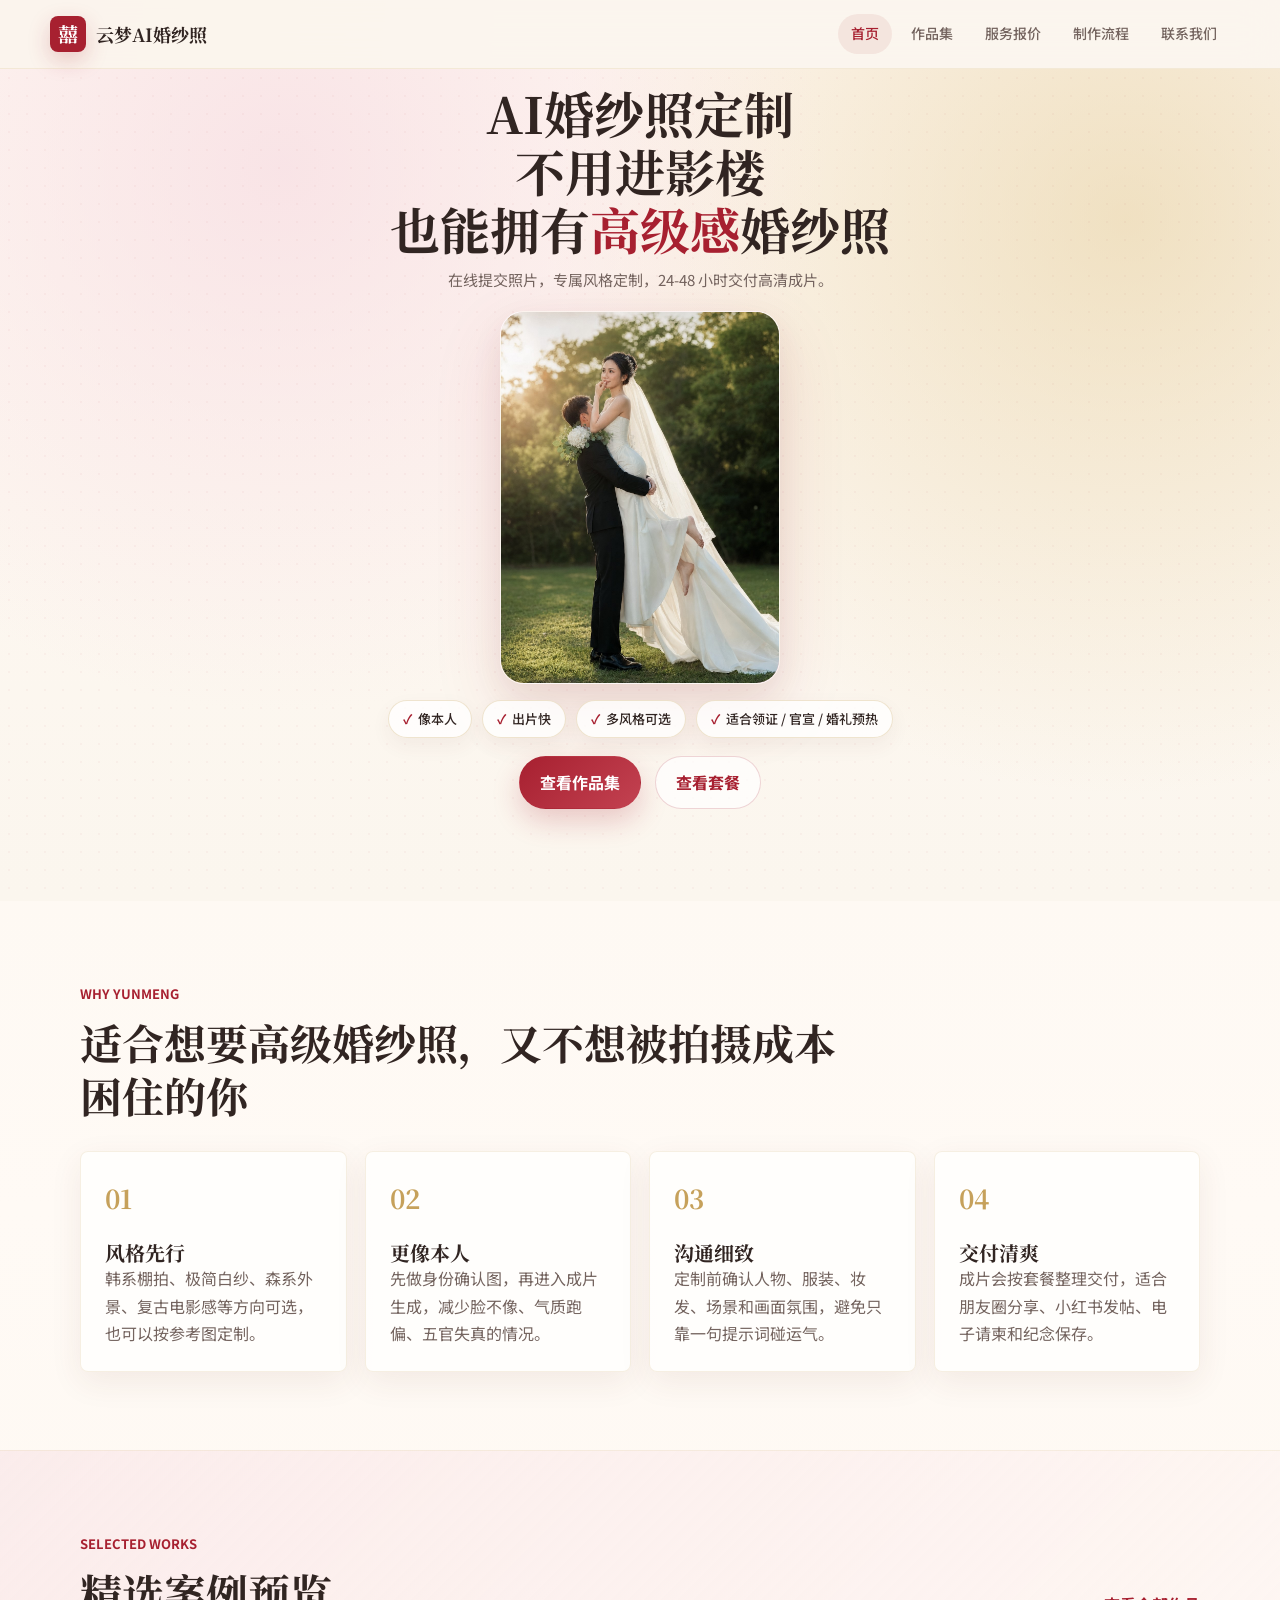
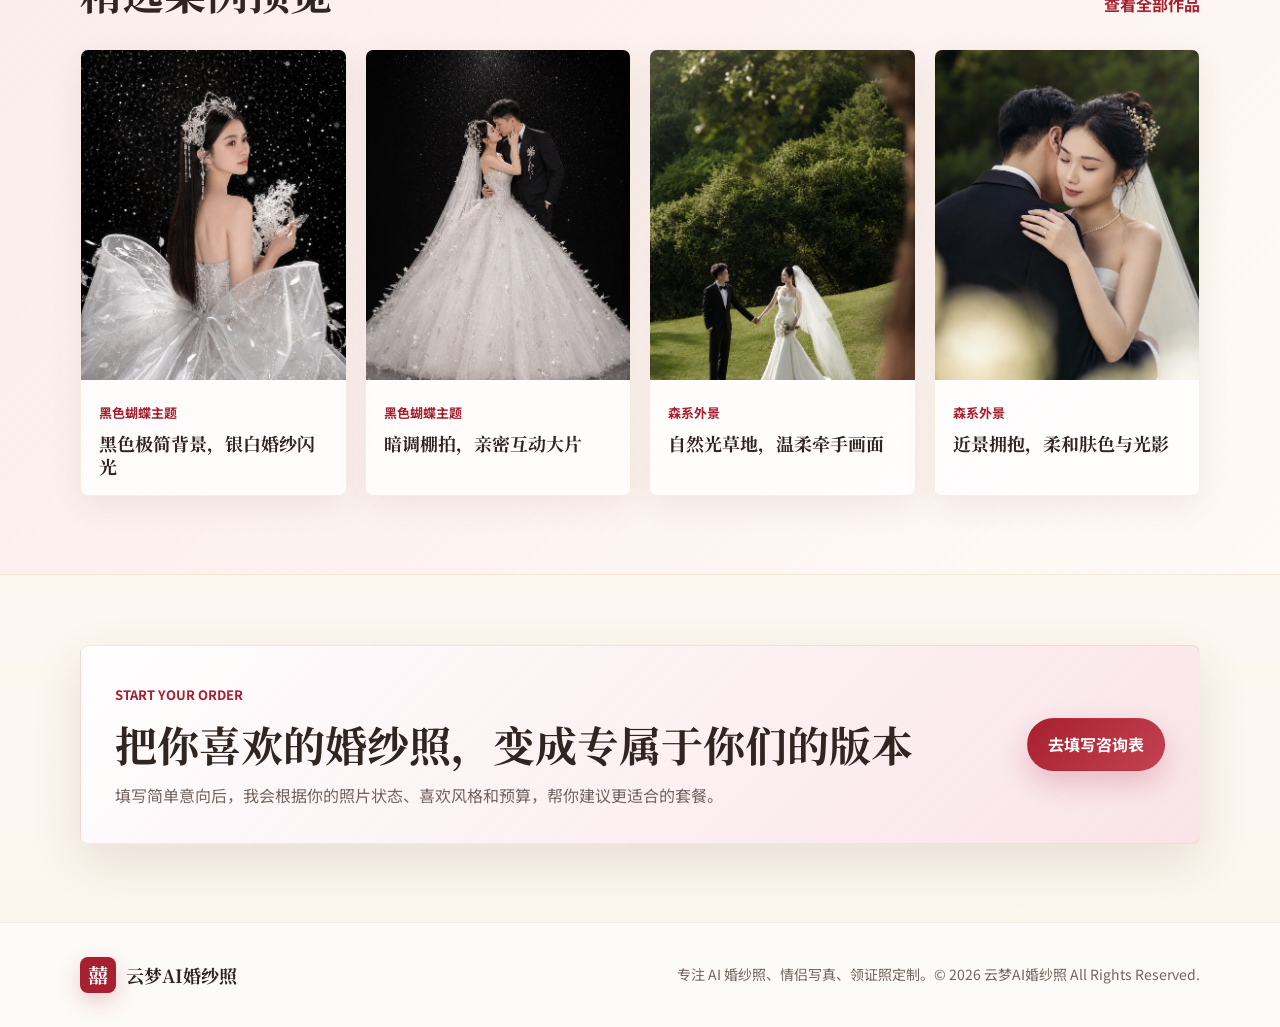
==== index.html @ bbb4593c "Initial GitHub Pages site" ====
<!DOCTYPE html>
<html lang="zh-CN">
<head>
  <meta charset="UTF-8">
  <meta name="viewport" content="width=device-width, initial-scale=1.0">
  <meta name="description" content="云梦AI婚纱照，专注高级、温柔、真实的 AI 婚纱照定制服务。">
  <title>云梦AI婚纱照｜AI婚纱照定制服务</title>
  <link rel="icon" href="images/favicon.svg" type="image/svg+xml">
  <link rel="preload" as="image" href="images/forest-wedding-04.jpg">
  <link rel="preconnect" href="https://fonts.googleapis.com">
  <link rel="preconnect" href="https://fonts.gstatic.com" crossorigin>
  <link href="https://fonts.googleapis.com/css2?family=Noto+Sans+SC:wght@400;500;700&family=Noto+Serif+SC:wght@600;700&display=swap" rel="stylesheet">
  <link rel="stylesheet" href="css/style.css?v=20260708">
</head>
<body>
  <header class="site-header">
    <nav class="nav-wrap" aria-label="主导航">
      <a class="brand" href="index.html" aria-label="云梦AI婚纱照首页">
        <span class="seal">囍</span>
        <span>云梦AI婚纱照</span>
      </a>
      <button class="nav-toggle" type="button" aria-label="展开导航" aria-expanded="false">
        <span></span>
        <span></span>
        <span></span>
      </button>
      <div class="nav-links">
        <a class="active" href="index.html">首页</a>
        <a href="portfolio.html">作品集</a>
        <a href="services.html">服务报价</a>
        <a href="process.html">制作流程</a>
        <a href="contact.html">联系我们</a>
      </div>
    </nav>
  </header>

  <main>
    <section class="hero hero-home">
      <div class="container hero-grid">
        <div class="hero-copy">
          <h1>AI婚纱照定制<br>不用进影楼<br>也能拥有<span class="hero-title-accent">高级感</span>婚纱照</h1>
          <p>在线提交照片，专属风格定制，24-48 小时交付高清成片。</p>
          <div class="hero-visual-card">
            <img src="images/forest-wedding-04.jpg" alt="云梦AI婚纱照森系外景主视觉" fetchpriority="high">
          </div>
          <ul class="hero-pills" aria-label="服务特点">
            <li>像本人</li>
            <li>出片快</li>
            <li>多风格可选</li>
            <li>适合领证 / 官宣 / 婚礼预热</li>
          </ul>
          <div class="hero-actions">
            <a class="btn btn-primary" href="portfolio.html">查看作品集</a>
            <a class="btn btn-ghost" href="services.html">查看套餐</a>
          </div>
        </div>
      </div>
    </section>

    <section class="section">
      <div class="container">
        <div class="section-heading">
          <span class="section-kicker">Why Yunmeng</span>
          <h2>适合想要高级婚纱照，又不想被拍摄成本困住的你</h2>
        </div>
        <div class="feature-grid">
          <article class="feature-card">
            <span class="feature-number">01</span>
            <h3>风格先行</h3>
            <p>韩系棚拍、极简白纱、森系外景、复古电影感等方向可选，也可以按参考图定制。</p>
          </article>
          <article class="feature-card">
            <span class="feature-number">02</span>
            <h3>更像本人</h3>
            <p>先做身份确认图，再进入成片生成，减少脸不像、气质跑偏、五官失真的情况。</p>
          </article>
          <article class="feature-card">
            <span class="feature-number">03</span>
            <h3>沟通细致</h3>
            <p>定制前确认人物、服装、妆发、场景和画面氛围，避免只靠一句提示词碰运气。</p>
          </article>
          <article class="feature-card">
            <span class="feature-number">04</span>
            <h3>交付清爽</h3>
            <p>成片会按套餐整理交付，适合朋友圈分享、小红书发帖、电子请柬和纪念保存。</p>
          </article>
        </div>
      </div>
    </section>

    <section class="section section-soft">
      <div class="container">
        <div class="section-heading row-heading">
          <div>
            <span class="section-kicker">Selected Works</span>
            <h2>精选案例预览</h2>
          </div>
          <a class="text-link" href="portfolio.html">查看全部作品</a>
        </div>
        <div class="case-grid preview-grid">
          <a class="case-card" href="portfolio.html">
            <img src="images/black-butterfly-01.jpg" alt="黑色蝴蝶主题婚纱照案例" loading="lazy">
            <div>
              <span>黑色蝴蝶主题</span>
              <h3>黑色极简背景，银白婚纱闪光</h3>
            </div>
          </a>
          <a class="case-card" href="portfolio.html">
            <img src="images/black-butterfly-04.jpg" alt="黑色背景双人婚纱照案例" loading="lazy">
            <div>
              <span>黑色蝴蝶主题</span>
              <h3>暗调棚拍，亲密互动大片</h3>
            </div>
          </a>
          <a class="case-card" href="portfolio.html">
            <img src="images/forest-wedding-03.jpg" alt="森系外景婚纱照案例" loading="lazy">
            <div>
              <span>森系外景</span>
              <h3>自然光草地，温柔牵手画面</h3>
            </div>
          </a>
          <a class="case-card" href="portfolio.html">
            <img src="images/forest-wedding-06.jpg" alt="森系双人近景婚纱照案例" loading="lazy">
            <div>
              <span>森系外景</span>
              <h3>近景拥抱，柔和肤色与光影</h3>
            </div>
          </a>
        </div>
      </div>
    </section>

    <section class="section cta-band">
      <div class="container cta-inner">
        <div>
          <span class="section-kicker">Start Your Order</span>
          <h2>把你喜欢的婚纱照，变成专属于你们的版本</h2>
          <p>填写简单意向后，我会根据你的照片状态、喜欢风格和预算，帮你建议更适合的套餐。</p>
        </div>
        <a class="btn btn-primary" href="contact.html">去填写咨询表</a>
      </div>
    </section>
  </main>

  <footer class="site-footer">
    <div class="container footer-grid">
      <a class="brand" href="index.html">
        <span class="seal">囍</span>
        <span>云梦AI婚纱照</span>
      </a>
      <p>专注 AI 婚纱照、情侣写真、领证照定制。© 2026 云梦AI婚纱照 All Rights Reserved.</p>
    </div>
  </footer>

  <script src="js/main.js"></script>
</body>
</html>
---- css/style.css ----
:root {
  --cream: #FBF6EE;
  --cream-deep: #F3E6D5;
  --pink: #F7DEE3;
  --pink-soft: #FFF3F5;
  --gold: #C6A15B;
  --red: #A72030;
  --ink: #312522;
  --muted: #74645F;
  --line: rgba(167, 32, 48, 0.13);
  --white: #FFFFFF;
  --shadow: 0 18px 50px rgba(96, 57, 44, 0.12);
  --shadow-soft: 0 10px 32px rgba(96, 57, 44, 0.08);
  --radius: 8px;
  --max: 1120px;
  --serif: "Noto Serif SC", "Songti SC", serif;
  --sans: "Noto Sans SC", -apple-system, BlinkMacSystemFont, "Segoe UI", sans-serif;
}

* {
  box-sizing: border-box;
}

html {
  scroll-behavior: smooth;
}

body {
  margin: 0;
  min-width: 320px;
  color: var(--ink);
  background:
    radial-gradient(circle at top left, rgba(247, 222, 227, 0.55), transparent 32rem),
    linear-gradient(180deg, var(--cream) 0%, #fffaf5 46%, var(--cream) 100%);
  font-family: var(--sans);
  line-height: 1.7;
}

img {
  display: block;
  max-width: 100%;
}

a {
  color: inherit;
  text-decoration: none;
}

button,
input,
select,
textarea {
  font: inherit;
}

.container {
  width: min(calc(100% - 32px), var(--max));
  margin: 0 auto;
}

.narrow {
  max-width: 820px;
}

.site-header {
  position: sticky;
  top: 0;
  z-index: 20;
  background: rgba(251, 246, 238, 0.9);
  border-bottom: 1px solid rgba(198, 161, 91, 0.16);
  backdrop-filter: blur(18px);
}

.nav-wrap {
  position: relative;
  display: flex;
  align-items: center;
  justify-content: space-between;
  width: min(calc(100% - 28px), 1180px);
  min-height: 68px;
  margin: 0 auto;
}

.brand {
  display: inline-flex;
  align-items: center;
  gap: 10px;
  font-family: var(--serif);
  font-size: 18px;
  font-weight: 700;
  letter-spacing: 0;
  white-space: nowrap;
}

.seal,
.mini-seal {
  display: inline-grid;
  place-items: center;
  flex: 0 0 auto;
  color: var(--white);
  background: var(--red);
  font-family: var(--serif);
  font-weight: 700;
  box-shadow: 0 8px 22px rgba(167, 32, 48, 0.22);
}

.seal {
  width: 36px;
  height: 36px;
  border-radius: 8px;
  font-size: 20px;
}

.mini-seal {
  width: 22px;
  height: 22px;
  border-radius: 6px;
  font-size: 13px;
}

.large-seal {
  width: 48px;
  height: 48px;
  margin-bottom: 16px;
  font-size: 26px;
}

.nav-links {
  display: flex;
  align-items: center;
  gap: 6px;
}

.nav-links a {
  min-height: 40px;
  padding: 8px 13px;
  border-radius: 999px;
  color: var(--muted);
  font-size: 14px;
  font-weight: 500;
}

.nav-links a:hover,
.nav-links a.active {
  color: var(--red);
  background: rgba(167, 32, 48, 0.08);
}

.nav-toggle {
  display: none;
  width: 42px;
  height: 42px;
  border: 1px solid var(--line);
  border-radius: 8px;
  background: rgba(255, 255, 255, 0.7);
}

.nav-toggle span {
  display: block;
  width: 18px;
  height: 2px;
  margin: 4px auto;
  background: var(--red);
  border-radius: 2px;
}

.hero {
  position: relative;
  min-height: 640px;
  overflow: hidden;
  background: var(--cream);
}

.hero-home {
  min-height: calc(100vh - 68px);
  background:
    radial-gradient(circle at 22% 12%, rgba(247, 222, 227, 0.78), transparent 34rem),
    radial-gradient(circle at 88% 18%, rgba(231, 210, 164, 0.62), transparent 36rem),
    linear-gradient(180deg, #fff8f2 0%, var(--cream) 100%);
}

.hero-home::before {
  position: absolute;
  inset: 0;
  background-image: radial-gradient(rgba(167, 32, 48, 0.13) 0.8px, transparent 0.8px);
  background-size: 18px 18px;
  content: "";
  opacity: 0.28;
}

.hero-media {
  position: absolute;
  inset: 0;
  z-index: 0;
}

.hero-media::after {
  position: absolute;
  inset: 0;
  content: "";
  background:
    linear-gradient(90deg, rgba(251, 246, 238, 0.98) 0%, rgba(251, 246, 238, 0.82) 38%, rgba(251, 246, 238, 0.42) 100%),
    rgba(251, 246, 238, 0.12);
}

.hero-media img {
  width: 100%;
  height: 100%;
  object-fit: cover;
  object-position: center right;
}

.hero-grid {
  position: relative;
  z-index: 1;
  display: grid;
  align-items: center;
  min-height: 640px;
  padding: 68px 0 70px;
}

.hero-home .hero-grid {
  min-height: calc(100vh - 68px);
  padding: 14px 0 28px;
  align-items: start;
}

.hero-copy {
  max-width: 760px;
}

.hero-home .hero-copy {
  display: grid;
  justify-items: center;
  width: 100%;
  max-width: 760px;
  margin: 0 auto;
  text-align: center;
}

.eyebrow,
.section-kicker {
  display: inline-flex;
  align-items: center;
  gap: 8px;
  color: var(--red);
  font-size: 13px;
  font-weight: 700;
  letter-spacing: 0;
  text-transform: uppercase;
}

h1,
h2,
h3 {
  margin: 0;
  color: var(--ink);
  font-family: var(--serif);
  line-height: 1.25;
}

h1 {
  max-width: 820px;
  margin-top: 18px;
  font-size: clamp(38px, 8vw, 72px);
}

.hero-copy h1 {
  max-width: 760px;
  font-size: clamp(56px, 7.8vw, 88px);
  line-height: 1.18;
}

.hero-home .hero-copy h1 {
  max-width: 760px;
  margin-top: 0;
  font-size: clamp(38px, 4.7vw, 50px);
  line-height: 1.16;
}

.hero-title-accent {
  color: var(--red);
}

h2 {
  font-size: clamp(28px, 5vw, 42px);
}

h3 {
  font-size: 20px;
}

p {
  margin: 0;
}

.hero-copy p,
.page-hero p {
  max-width: 620px;
  margin-top: 22px;
  color: var(--muted);
  font-size: 17px;
}

.hero-home .hero-copy p {
  margin-top: 10px;
  font-size: 15px;
}

.hero-visual-card {
  width: min(280px, 76vw);
  aspect-ratio: 3 / 4;
  margin-top: 18px;
  overflow: hidden;
  border: 1px solid rgba(255, 255, 255, 0.78);
  border-radius: 24px;
  background: linear-gradient(155deg, var(--pink) 0%, #ecd59d 58%, #efbbc8 100%);
  box-shadow: 0 26px 70px rgba(167, 32, 48, 0.12), 0 12px 30px rgba(96, 57, 44, 0.08);
}

.hero-visual-card img {
  width: 100%;
  height: 100%;
  object-fit: cover;
  object-position: center top;
}

.hero-pills {
  display: flex;
  flex-wrap: wrap;
  justify-content: center;
  gap: 10px;
  padding: 0;
  margin: 16px 0 0;
  list-style: none;
}

.hero-pills li {
  min-height: 36px;
  padding: 7px 14px;
  border: 1px solid rgba(198, 161, 91, 0.28);
  border-radius: 999px;
  color: var(--ink);
  background: rgba(255, 255, 255, 0.78);
  box-shadow: 0 8px 20px rgba(96, 57, 44, 0.06);
  font-size: 13px;
  font-weight: 500;
}

.hero-pills li::before {
  margin-right: 6px;
  color: var(--red);
  content: "✓";
  font-weight: 700;
}

.hero-actions {
  display: flex;
  flex-wrap: wrap;
  gap: 14px;
  margin-top: 34px;
}

.hero-home .hero-actions {
  justify-content: center;
  margin-top: 18px;
}

.btn {
  display: inline-flex;
  align-items: center;
  justify-content: center;
  min-height: 46px;
  padding: 12px 20px;
  border: 1px solid transparent;
  border-radius: 999px;
  cursor: pointer;
  font-weight: 700;
  transition: transform 0.2s ease, box-shadow 0.2s ease, background 0.2s ease;
}

.btn:hover {
  transform: translateY(-2px);
}

.btn-primary {
  color: var(--white);
  background: linear-gradient(135deg, var(--red), #C34251);
  box-shadow: 0 12px 28px rgba(167, 32, 48, 0.22);
}

.btn-ghost {
  color: var(--red);
  background: rgba(255, 255, 255, 0.7);
  border-color: rgba(167, 32, 48, 0.18);
}

.btn-line {
  width: 100%;
  color: var(--red);
  background: var(--white);
  border-color: rgba(167, 32, 48, 0.18);
}

.section {
  padding: 78px 0;
}

.section-soft {
  background: linear-gradient(135deg, rgba(247, 222, 227, 0.48), rgba(255, 250, 245, 0.95));
  border-block: 1px solid rgba(198, 161, 91, 0.14);
}

.section-heading {
  max-width: 780px;
  margin-bottom: 30px;
}

.section-heading h2,
.split-panel h2,
.cta-inner h2 {
  margin-top: 10px;
}

.row-heading {
  display: flex;
  align-items: end;
  justify-content: space-between;
  gap: 18px;
  max-width: none;
}

.text-link {
  color: var(--red);
  font-weight: 700;
  white-space: nowrap;
}

.text-link:hover {
  color: #7f1825;
}

.feature-grid,
.pricing-grid,
.case-grid {
  display: grid;
  gap: 18px;
}

.feature-grid {
  grid-template-columns: repeat(4, 1fr);
}

.feature-card,
.price-card,
.contact-card,
.success-panel {
  border: 1px solid rgba(198, 161, 91, 0.16);
  border-radius: var(--radius);
  background: rgba(255, 255, 255, 0.72);
  box-shadow: var(--shadow-soft);
}

.feature-card {
  padding: 24px;
}

.feature-number {
  display: inline-flex;
  margin-bottom: 20px;
  color: var(--gold);
  font-family: var(--serif);
  font-size: 26px;
  font-weight: 700;
}

.feature-card p,
.case-card p,
.price-card p,
.service-notes p,
.muted,
.contact-card p,
.faq-list p,
.requirement-list span {
  color: var(--muted);
}

.case-grid {
  grid-template-columns: repeat(3, 1fr);
}

.preview-grid {
  grid-template-columns: repeat(4, 1fr);
}

.case-card {
  overflow: hidden;
  border: 1px solid rgba(198, 161, 91, 0.16);
  border-radius: var(--radius);
  background: rgba(255, 255, 255, 0.78);
  box-shadow: var(--shadow-soft);
  transition: transform 0.22s ease, box-shadow 0.22s ease;
}

.case-card:hover {
  transform: translateY(-4px);
  box-shadow: var(--shadow);
}

.case-card img {
  width: 100%;
  aspect-ratio: 4 / 5;
  object-fit: cover;
  object-position: center top;
  background: var(--pink);
}

.case-card div {
  padding: 18px;
}

.case-card span {
  display: inline-flex;
  margin-bottom: 8px;
  color: var(--red);
  font-size: 13px;
  font-weight: 700;
}

.case-card h3 {
  font-size: 18px;
}

.case-card p {
  margin-top: 8px;
  font-size: 14px;
}

.cta-band {
  padding-top: 70px;
}

.cta-inner {
  display: flex;
  align-items: center;
  justify-content: space-between;
  gap: 28px;
  padding: 34px;
  border: 1px solid rgba(198, 161, 91, 0.18);
  border-radius: var(--radius);
  background:
    linear-gradient(135deg, rgba(255, 255, 255, 0.9), rgba(247, 222, 227, 0.72)),
    var(--pink-soft);
  box-shadow: var(--shadow);
}

.cta-inner p {
  max-width: 650px;
  margin-top: 12px;
  color: var(--muted);
}

.page-hero {
  padding: 90px 0 58px;
  background:
    linear-gradient(135deg, rgba(247, 222, 227, 0.58), rgba(251, 246, 238, 0.92)),
    var(--cream);
  border-bottom: 1px solid rgba(198, 161, 91, 0.14);
}

.page-hero h1 {
  font-size: clamp(34px, 6vw, 58px);
}

.filter-bar {
  display: flex;
  flex-wrap: wrap;
  gap: 10px;
  margin-bottom: 26px;
}

.filter-chip {
  min-height: 40px;
  padding: 8px 15px;
  border: 1px solid rgba(167, 32, 48, 0.16);
  border-radius: 999px;
  color: var(--muted);
  background: rgba(255, 255, 255, 0.74);
  cursor: pointer;
  font-weight: 700;
}

.filter-chip.active,
.filter-chip:hover {
  color: var(--white);
  background: var(--red);
}

.portfolio-item.is-hidden {
  display: none;
}

.pricing-grid {
  grid-template-columns: repeat(4, 1fr);
  align-items: stretch;
}

.pricing-poster-wrap {
  max-width: 960px;
}

.pricing-poster {
  width: 100%;
  border: 1px solid rgba(198, 161, 91, 0.2);
  border-radius: var(--radius);
  background: var(--pink-soft);
  box-shadow: var(--shadow);
}

.price-card {
  position: relative;
  display: flex;
  flex-direction: column;
  gap: 18px;
  padding: 24px;
}

.price-card::before {
  position: absolute;
  inset: 0 0 auto;
  height: 5px;
  border-radius: var(--radius) var(--radius) 0 0;
  background: rgba(198, 161, 91, 0.48);
  content: "";
}

.price-card.trial::before {
  background: #E6A1B0;
}

.price-card.confirm::before {
  background: #D9B86D;
}

.price-card.practical::before {
  background: linear-gradient(90deg, var(--gold), var(--red));
}

.price-card.full::before {
  background: #B7833F;
}

.price-card.recommended {
  border-color: rgba(167, 32, 48, 0.35);
  background: linear-gradient(180deg, #fff9ee, #fff4f5);
  box-shadow: var(--shadow);
}

.price-card.trial .price-head span,
.price-card.trial .price-head strong {
  color: #B4566D;
}

.price-card.confirm .price-head span,
.price-card.confirm .price-head strong {
  color: #A27A2D;
}

.price-card.full .price-head span,
.price-card.full .price-head strong {
  color: #8B5A24;
}

.recommend-badge {
  position: absolute;
  top: 14px;
  right: 14px;
  padding: 4px 10px;
  border-radius: 999px;
  color: var(--white);
  background: var(--red);
  font-size: 12px;
  font-weight: 700;
}

.price-head span {
  display: block;
  color: var(--red);
  font-weight: 700;
}

.price-head strong {
  display: block;
  margin-top: 8px;
  color: var(--ink);
  font-family: var(--serif);
  font-size: 38px;
  line-height: 1;
}

.check-list,
.requirement-list {
  padding: 0;
  margin: 0;
  list-style: none;
}

.check-list {
  display: grid;
  gap: 10px;
  margin-bottom: auto;
}

.check-list li {
  position: relative;
  padding-left: 24px;
  color: var(--muted);
}

.check-list li::before {
  position: absolute;
  left: 0;
  top: 0.15em;
  color: var(--gold);
  content: "✓";
  font-weight: 700;
}

.split-panel {
  display: grid;
  grid-template-columns: 0.86fr 1.14fr;
  gap: 42px;
  align-items: start;
}

.service-notes {
  display: grid;
  gap: 16px;
  padding: 26px;
  border-left: 3px solid var(--gold);
  background: rgba(255, 255, 255, 0.58);
}

.upgrade-flow {
  display: grid;
  grid-template-columns: 1fr auto 1fr auto 1fr auto 1fr;
  gap: 10px;
  align-items: center;
  margin-top: 6px;
}

.upgrade-flow div {
  display: grid;
  place-items: center;
  min-height: 92px;
  padding: 14px 10px;
  border: 2px solid rgba(198, 161, 91, 0.42);
  border-radius: 50%;
  color: var(--red);
  background: rgba(255, 255, 255, 0.78);
  text-align: center;
}

.upgrade-flow div.active {
  border-color: var(--gold);
  background: linear-gradient(180deg, #fff7e5, #f5ddbd);
  box-shadow: 0 10px 28px rgba(198, 161, 91, 0.18);
}

.upgrade-flow strong {
  font-family: var(--serif);
  font-size: 26px;
  line-height: 1;
}

.upgrade-flow span {
  color: var(--muted);
  font-size: 12px;
  font-weight: 700;
}

.upgrade-flow b {
  color: var(--gold);
  font-size: 13px;
  white-space: nowrap;
}

.timeline {
  position: relative;
  display: grid;
  gap: 16px;
}

.timeline::before {
  position: absolute;
  top: 8px;
  bottom: 8px;
  left: 24px;
  width: 1px;
  background: rgba(198, 161, 91, 0.34);
  content: "";
}

.timeline-item {
  position: relative;
  display: grid;
  grid-template-columns: 50px 1fr;
  gap: 18px;
}

.timeline-item > span {
  z-index: 1;
  display: grid;
  place-items: center;
  width: 50px;
  height: 50px;
  border-radius: 50%;
  color: var(--white);
  background: var(--red);
  font-family: var(--serif);
  font-weight: 700;
  box-shadow: 0 10px 26px rgba(167, 32, 48, 0.2);
}

.timeline-item > div {
  padding: 22px 24px;
  border: 1px solid rgba(198, 161, 91, 0.16);
  border-radius: var(--radius);
  background: rgba(255, 255, 255, 0.78);
  box-shadow: var(--shadow-soft);
}

.timeline-item h2 {
  font-size: 22px;
}

.timeline-item p {
  margin-top: 8px;
  color: var(--muted);
}

.requirement-list {
  display: grid;
  gap: 12px;
}

.requirement-list li {
  display: grid;
  grid-template-columns: 150px 1fr;
  gap: 16px;
  padding: 18px;
  border: 1px solid rgba(198, 161, 91, 0.16);
  border-radius: var(--radius);
  background: rgba(255, 255, 255, 0.72);
}

.requirement-list strong {
  color: var(--red);
}

.faq-list {
  display: grid;
  gap: 12px;
}

.faq-list details {
  border: 1px solid rgba(198, 161, 91, 0.16);
  border-radius: var(--radius);
  background: rgba(255, 255, 255, 0.78);
  box-shadow: var(--shadow-soft);
}

.faq-list summary {
  cursor: pointer;
  padding: 18px 20px;
  color: var(--ink);
  font-weight: 700;
}

.faq-list p {
  padding: 0 20px 20px;
}

.contact-layout {
  display: grid;
  grid-template-columns: 1fr 340px;
  gap: 24px;
  align-items: start;
}

.order-form {
  padding: 26px;
  border: 1px solid rgba(198, 161, 91, 0.16);
  border-radius: var(--radius);
  background: rgba(255, 255, 255, 0.82);
  box-shadow: var(--shadow);
}

.form-grid {
  display: grid;
  grid-template-columns: repeat(2, 1fr);
  gap: 18px;
}

label {
  display: grid;
  gap: 8px;
  color: var(--ink);
  font-weight: 700;
}

input,
select,
textarea {
  width: 100%;
  border: 1px solid rgba(167, 32, 48, 0.18);
  border-radius: var(--radius);
  color: var(--ink);
  background: #fffdf9;
  outline: none;
}

input,
select {
  height: 46px;
  padding: 0 13px;
}

textarea {
  resize: vertical;
  min-height: 138px;
  padding: 12px 13px;
}

input:focus,
select:focus,
textarea:focus {
  border-color: var(--red);
  box-shadow: 0 0 0 3px rgba(167, 32, 48, 0.08);
}

.textarea-label {
  margin-top: 18px;
}

.error-message {
  min-height: 18px;
  color: var(--red);
  font-size: 12px;
  font-weight: 500;
}

.form-submit {
  margin-top: 22px;
}

.contact-card {
  padding: 24px;
}

.contact-card h2 {
  font-size: 26px;
}

.contact-card .check-list {
  margin: 18px 0;
}

.success-panel {
  margin-top: 24px;
  padding: 24px;
}

.success-panel h2 {
  color: var(--red);
  font-size: 28px;
}

.success-panel p {
  margin-top: 8px;
  color: var(--muted);
}

.success-panel dl {
  display: grid;
  grid-template-columns: 120px 1fr;
  gap: 10px 16px;
  margin: 20px 0 0;
}

.success-panel dt {
  color: var(--muted);
}

.success-panel dd {
  margin: 0;
  font-weight: 700;
}

.site-footer {
  padding: 34px 0;
  border-top: 1px solid rgba(198, 161, 91, 0.16);
  background: rgba(255, 255, 255, 0.58);
}

.footer-grid {
  display: flex;
  align-items: center;
  justify-content: space-between;
  gap: 20px;
}

.footer-grid p {
  max-width: 620px;
  color: var(--muted);
  font-size: 14px;
  text-align: right;
}

@media (max-width: 980px) {
  .feature-grid,
  .pricing-grid {
    grid-template-columns: repeat(2, 1fr);
  }

  .preview-grid,
  .case-grid {
    grid-template-columns: repeat(2, 1fr);
  }

  .contact-layout,
  .split-panel {
    grid-template-columns: 1fr;
  }

  .upgrade-flow {
    grid-template-columns: 1fr;
    justify-items: center;
  }

  .upgrade-flow div {
    width: 150px;
    height: 150px;
  }

  .upgrade-flow b::after {
    display: block;
    width: 1px;
    height: 24px;
    margin: 8px auto 0;
    background: rgba(198, 161, 91, 0.46);
    content: "";
  }

  .hero-media::after {
    background: linear-gradient(180deg, rgba(251, 246, 238, 0.95), rgba(251, 246, 238, 0.7), rgba(251, 246, 238, 0.2));
  }
}

@media (max-width: 760px) {
  .nav-wrap {
    min-height: 64px;
  }

  .nav-toggle {
    display: block;
  }

  .nav-links {
    position: absolute;
    top: calc(100% + 8px);
    right: 0;
    left: 0;
    display: none;
    flex-direction: column;
    align-items: stretch;
    padding: 10px;
    border: 1px solid rgba(198, 161, 91, 0.16);
    border-radius: var(--radius);
    background: rgba(255, 253, 249, 0.98);
    box-shadow: var(--shadow);
  }

  .nav-links.open {
    display: flex;
  }

  .nav-links a {
    border-radius: var(--radius);
  }

  .hero,
  .hero-grid {
    min-height: 620px;
  }

  .hero-home,
  .hero-home .hero-grid {
    min-height: auto;
  }

  .hero-grid {
    align-items: end;
    padding: 58px 0 56px;
  }

  .hero-home .hero-grid {
    padding: 22px 0 34px;
  }

  .hero-copy h1 {
    font-size: clamp(40px, 12vw, 56px);
  }

  .hero-copy p,
  .page-hero p {
    font-size: 16px;
  }

  .section {
    padding: 58px 0;
  }

  .page-hero {
    padding: 58px 0 44px;
  }

  .row-heading,
  .cta-inner,
  .footer-grid {
    align-items: flex-start;
    flex-direction: column;
  }

  .footer-grid p {
    text-align: left;
  }

  .form-grid,
  .feature-grid,
  .pricing-grid,
  .preview-grid,
  .case-grid {
    grid-template-columns: 1fr;
  }

  .cta-inner,
  .order-form {
    padding: 22px;
  }

  .requirement-list li {
    grid-template-columns: 1fr;
    gap: 6px;
  }

  .success-panel dl {
    grid-template-columns: 1fr;
    gap: 4px;
  }
}

@media (max-width: 430px) {
  .container {
    width: min(calc(100% - 26px), var(--max));
  }

  .brand {
    font-size: 16px;
  }

  .seal {
    width: 34px;
    height: 34px;
  }

  h1 {
    font-size: 38px;
  }

  .hero-copy h1 {
    font-size: 42px;
  }

  h2 {
    font-size: 29px;
  }

  .btn {
    width: 100%;
  }

  .hero-actions {
    width: 100%;
  }

  .filter-chip {
    flex: 1 1 auto;
  }
}
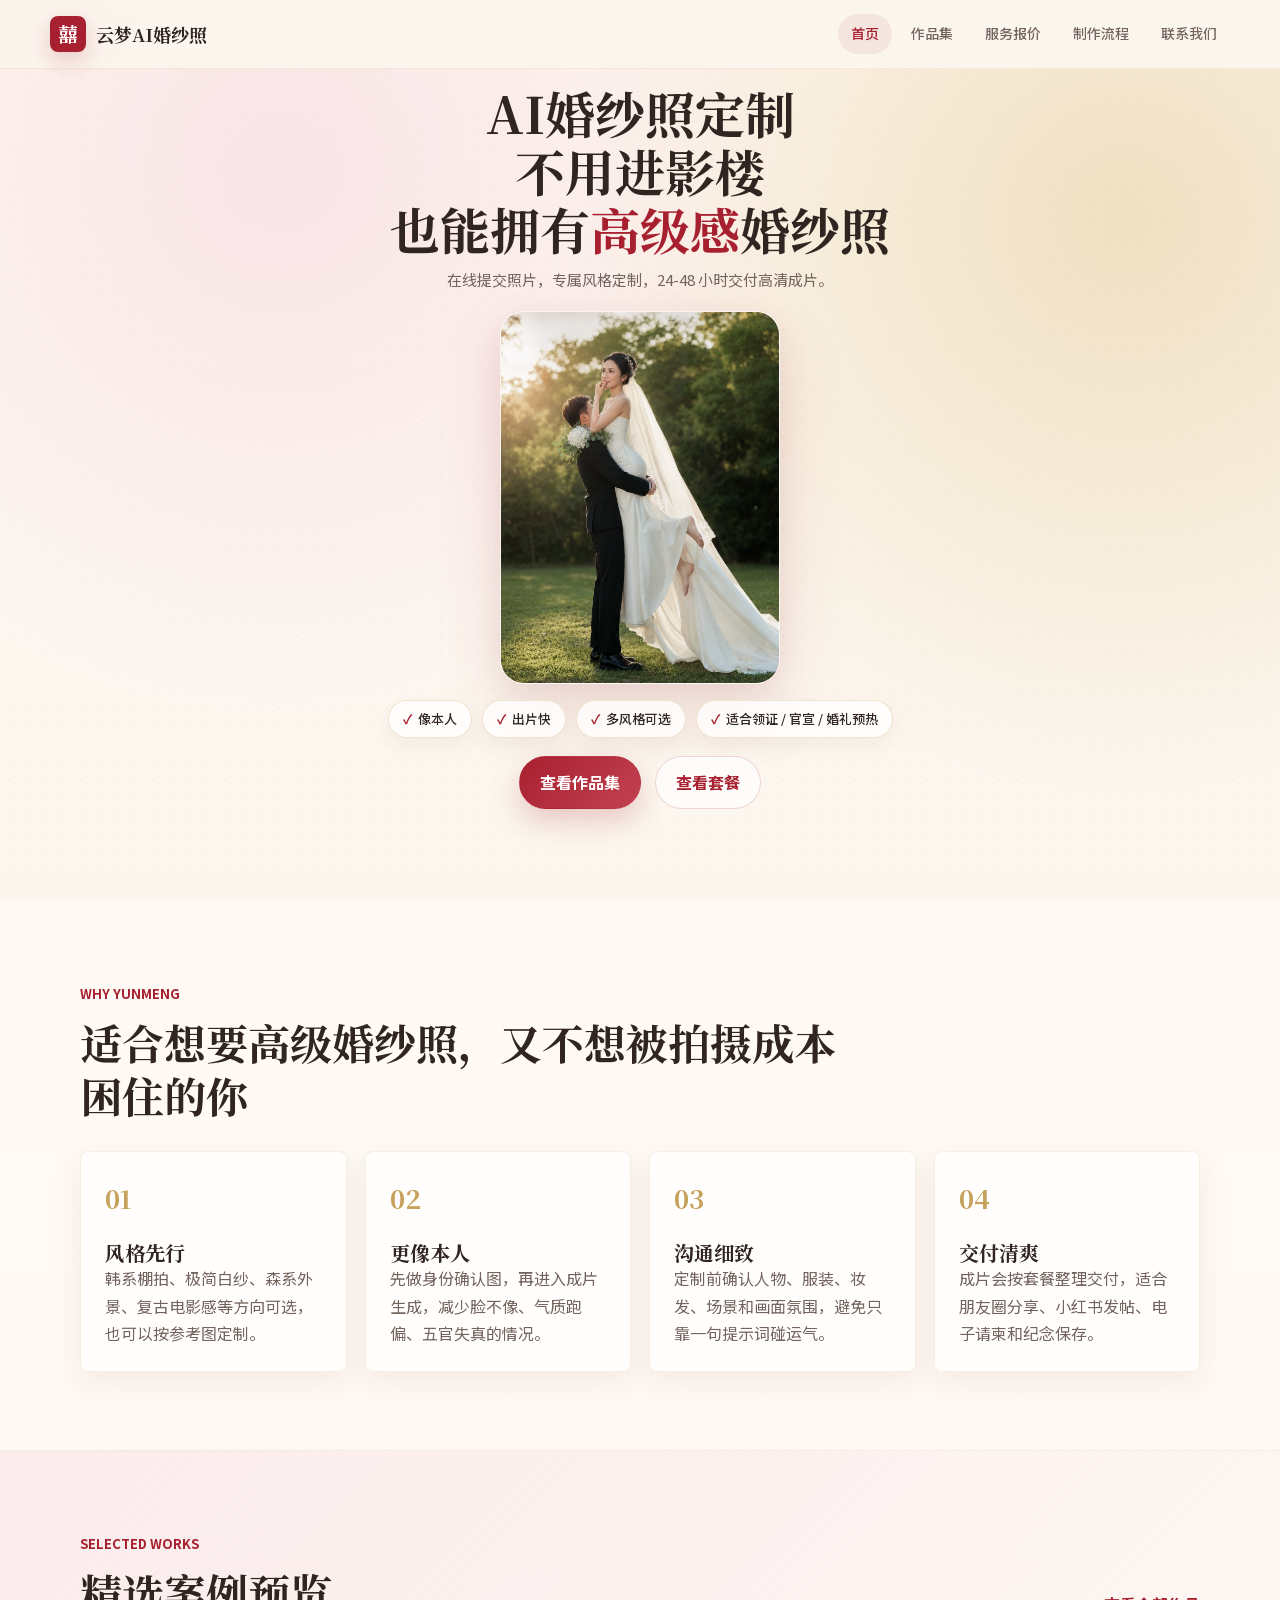
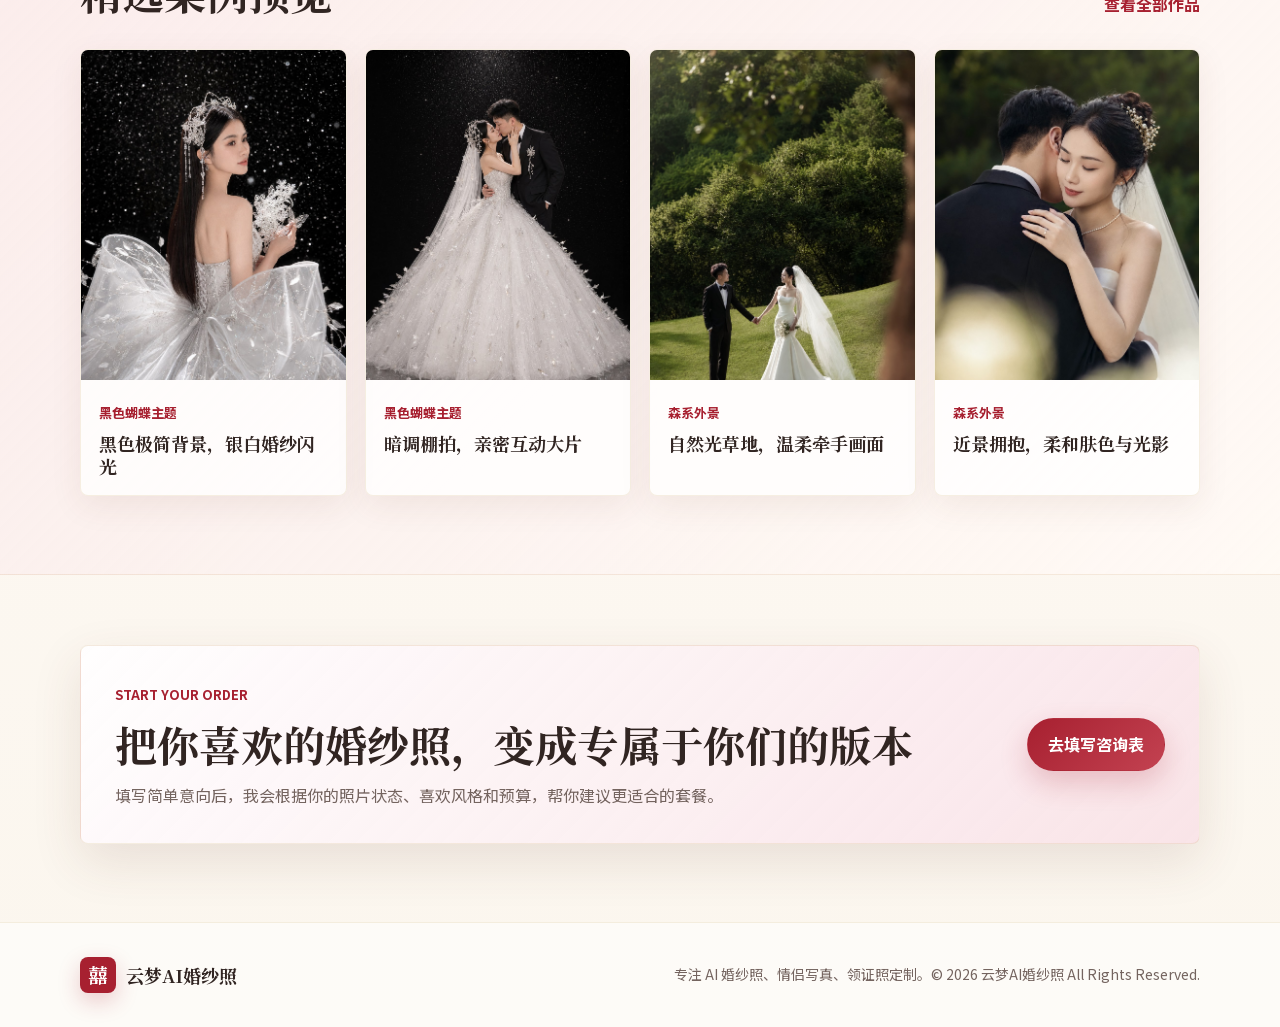
==== commit d9d0f0ff: "Self host subset Chinese fonts" ====
--- a/index.html
+++ b/index.html
@@ -7,10 +7,7 @@
   <title>云梦AI婚纱照｜AI婚纱照定制服务</title>
   <link rel="icon" href="images/favicon.svg" type="image/svg+xml">
   <link rel="preload" as="image" href="images/forest-wedding-04.jpg">
-  <link rel="preconnect" href="https://fonts.googleapis.com">
-  <link rel="preconnect" href="https://fonts.gstatic.com" crossorigin>
-  <link href="https://fonts.googleapis.com/css2?family=Noto+Sans+SC:wght@400;500;700&family=Noto+Serif+SC:wght@600;700&display=swap" rel="stylesheet">
-  <link rel="stylesheet" href="css/style.css?v=20260708">
+  <link rel="stylesheet" href="css/style.css?v=20260708-fonts">
 </head>
 <body>
   <header class="site-header">
--- a/css/style.css
+++ b/css/style.css
@@ -1,3 +1,43 @@
+@font-face {
+  font-family: "Noto Sans SC";
+  font-style: normal;
+  font-weight: 400;
+  font-display: swap;
+  src: url("fonts/noto-sans-sc-400.woff2") format("woff2");
+}
+
+@font-face {
+  font-family: "Noto Sans SC";
+  font-style: normal;
+  font-weight: 500;
+  font-display: swap;
+  src: url("fonts/noto-sans-sc-500.woff2") format("woff2");
+}
+
+@font-face {
+  font-family: "Noto Sans SC";
+  font-style: normal;
+  font-weight: 700;
+  font-display: swap;
+  src: url("fonts/noto-sans-sc-700.woff2") format("woff2");
+}
+
+@font-face {
+  font-family: "Noto Serif SC";
+  font-style: normal;
+  font-weight: 600;
+  font-display: swap;
+  src: url("fonts/noto-serif-sc-600.woff2") format("woff2");
+}
+
+@font-face {
+  font-family: "Noto Serif SC";
+  font-style: normal;
+  font-weight: 700;
+  font-display: swap;
+  src: url("fonts/noto-serif-sc-700.woff2") format("woff2");
+}
+
 :root {
   --cream: #FBF6EE;
   --cream-deep: #F3E6D5;
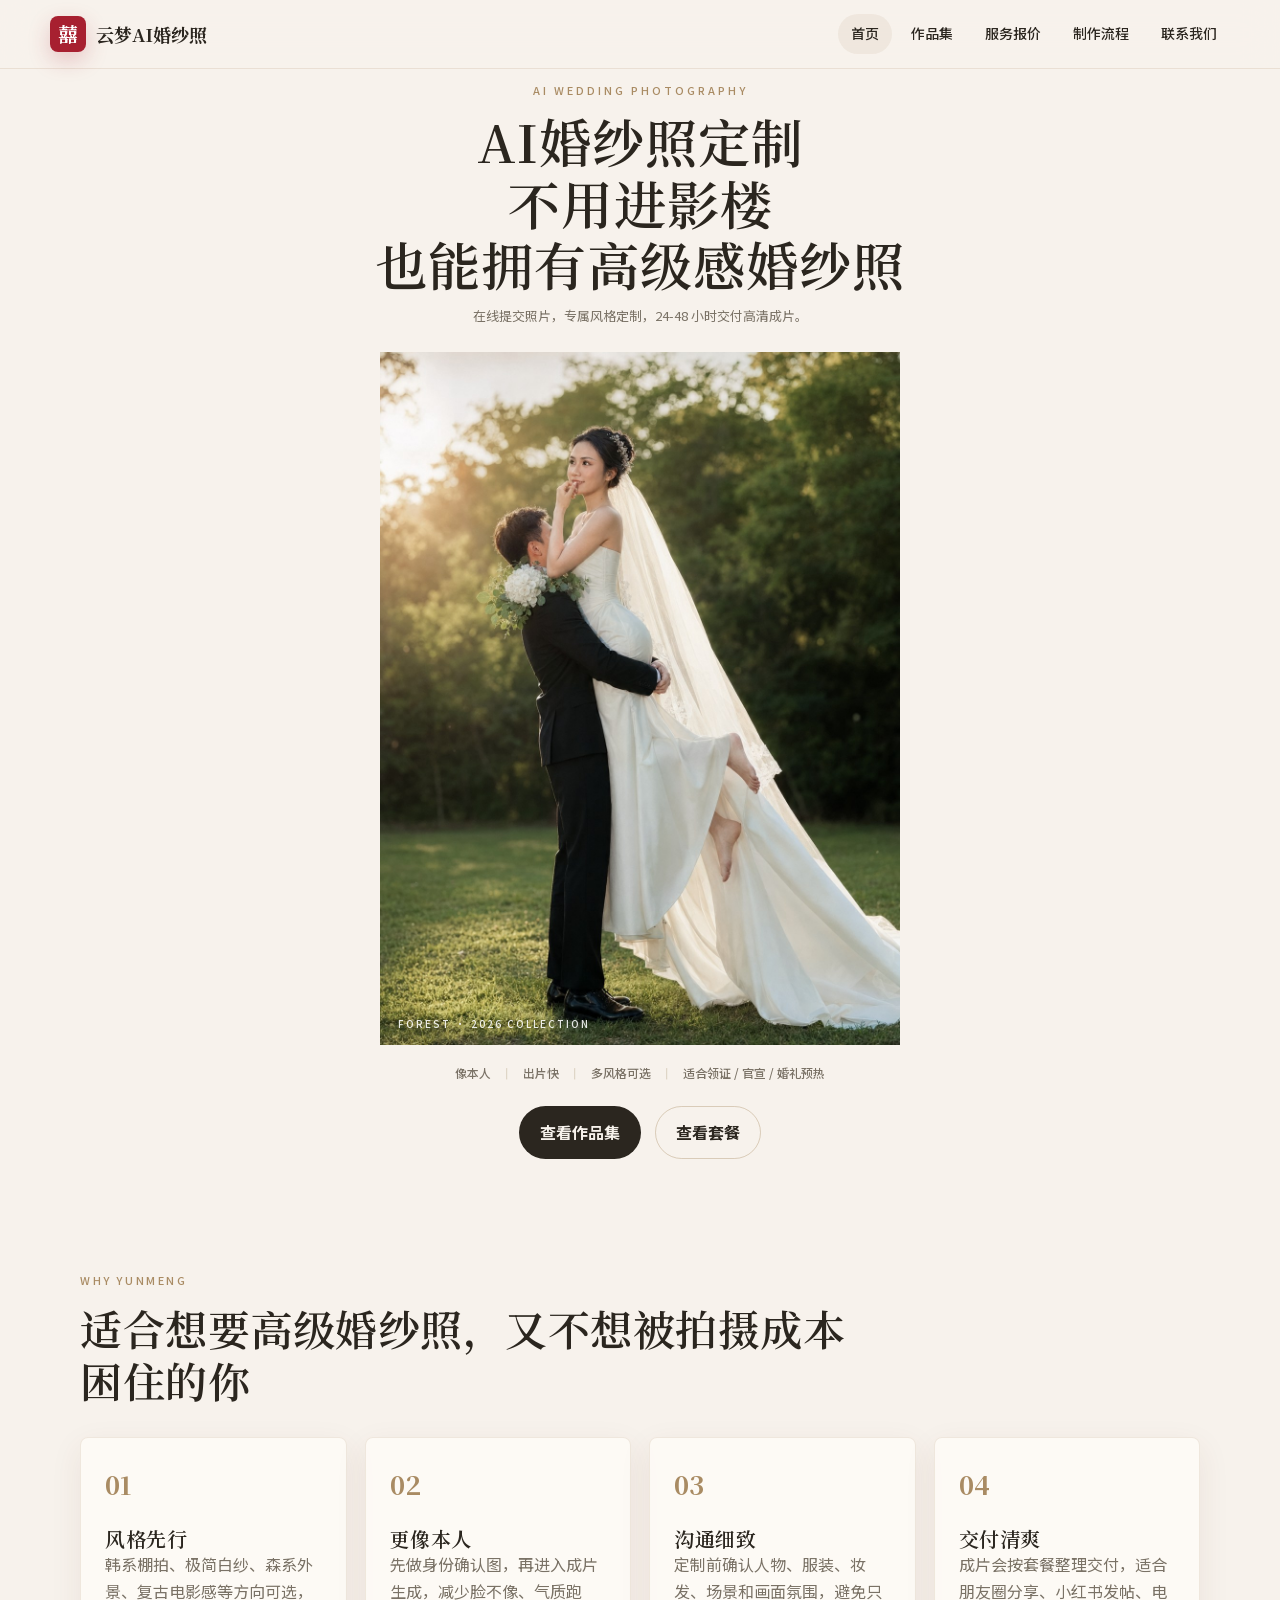
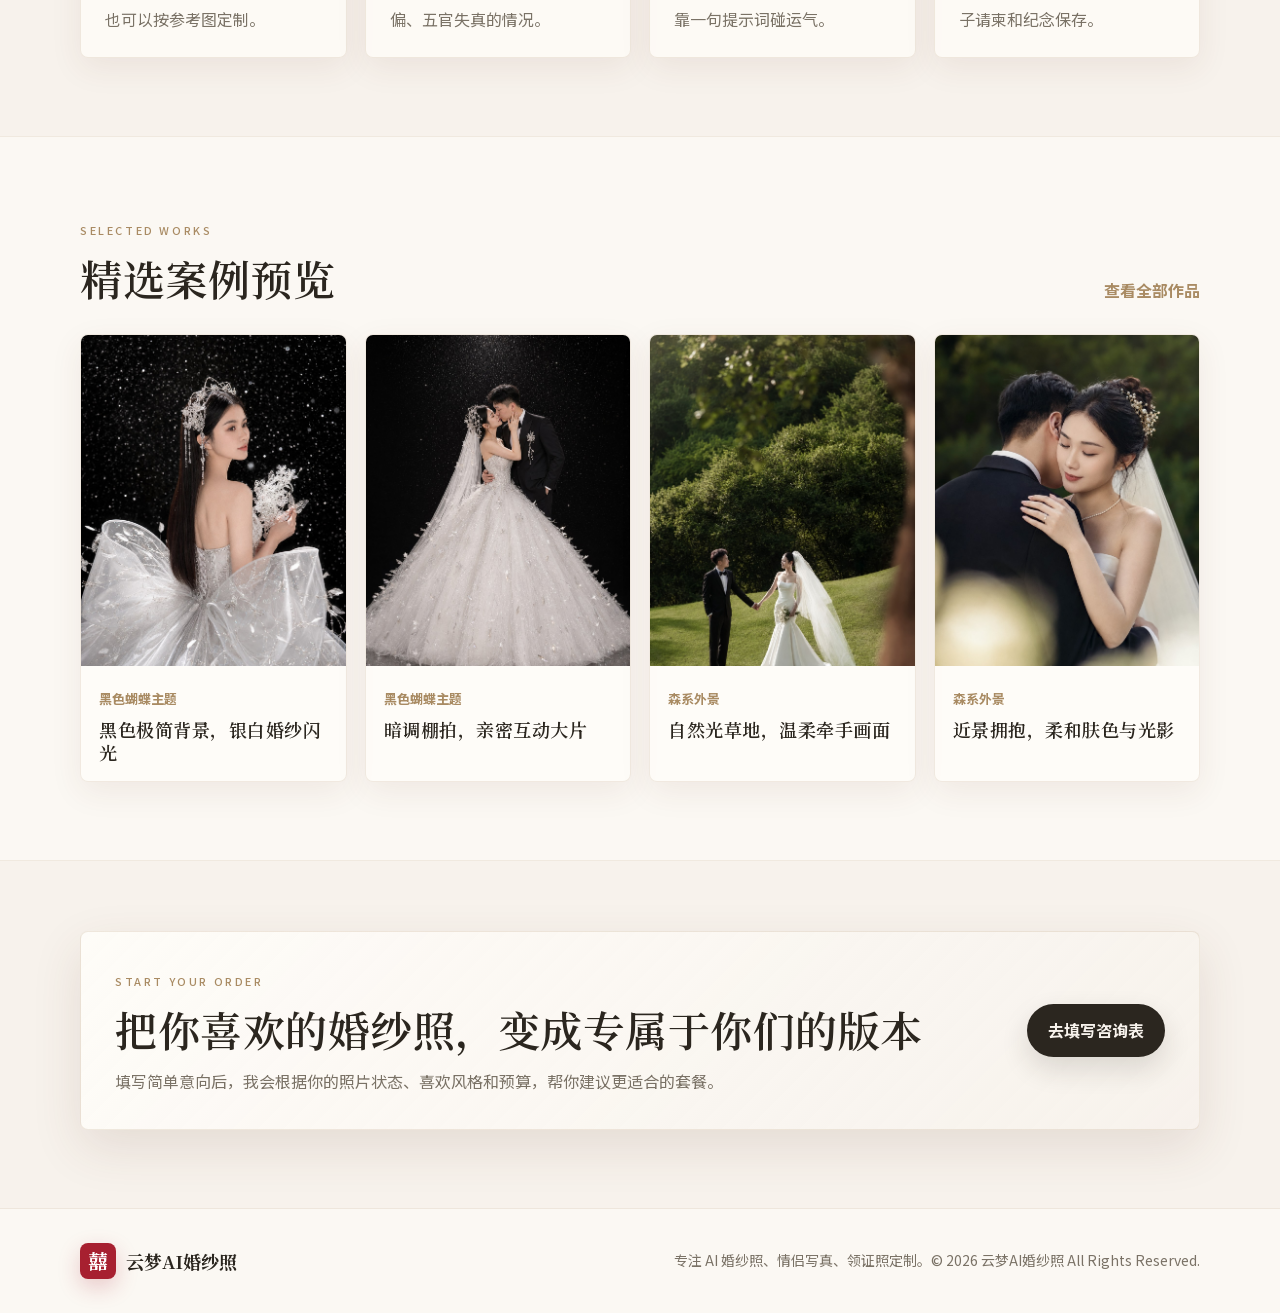
==== commit 7608f7cb: "Refine visual system and contact form submission" ====
--- a/index.html
+++ b/index.html
@@ -7,9 +7,9 @@
   <title>云梦AI婚纱照｜AI婚纱照定制服务</title>
   <link rel="icon" href="images/favicon.svg" type="image/svg+xml">
   <link rel="preload" as="image" href="images/forest-wedding-04.jpg">
-  <link rel="stylesheet" href="css/style.css?v=20260708-fonts">
+  <link rel="stylesheet" href="css/style.css?v=20260709-system">
 </head>
-<body>
+<body class="home-page">
   <header class="site-header">
     <nav class="nav-wrap" aria-label="主导航">
       <a class="brand" href="index.html" aria-label="云梦AI婚纱照首页">
@@ -35,10 +35,12 @@
     <section class="hero hero-home">
       <div class="container hero-grid">
         <div class="hero-copy">
-          <h1>AI婚纱照定制<br>不用进影楼<br>也能拥有<span class="hero-title-accent">高级感</span>婚纱照</h1>
+          <span class="hero-kicker">AI WEDDING PHOTOGRAPHY</span>
+          <h1>AI婚纱照定制<br>不用进影楼<br>也能拥有高级感婚纱照</h1>
           <p>在线提交照片，专属风格定制，24-48 小时交付高清成片。</p>
           <div class="hero-visual-card">
             <img src="images/forest-wedding-04.jpg" alt="云梦AI婚纱照森系外景主视觉" fetchpriority="high">
+            <span class="hero-series-label">FOREST · 2026 COLLECTION</span>
           </div>
           <ul class="hero-pills" aria-label="服务特点">
             <li>像本人</li>
--- a/css/style.css
+++ b/css/style.css
@@ -43,11 +43,13 @@
   --cream-deep: #F3E6D5;
   --pink: #F7DEE3;
   --pink-soft: #FFF3F5;
-  --gold: #C6A15B;
+  --gold: #A98B63;
   --red: #A72030;
-  --ink: #312522;
+  --ink: #2B261F;
+  --ink-soft: #7A7266;
+  --paper: #F7F2EC;
   --muted: #74645F;
-  --line: rgba(167, 32, 48, 0.13);
+  --line: rgba(169, 139, 99, 0.18);
   --white: #FFFFFF;
   --shadow: 0 18px 50px rgba(96, 57, 44, 0.12);
   --shadow-soft: 0 10px 32px rgba(96, 57, 44, 0.08);
@@ -61,6 +63,10 @@
   box-sizing: border-box;
 }
 
+[hidden] {
+  display: none !important;
+}
+
 html {
   scroll-behavior: smooth;
 }
@@ -69,9 +75,7 @@
   margin: 0;
   min-width: 320px;
   color: var(--ink);
-  background:
-    radial-gradient(circle at top left, rgba(247, 222, 227, 0.55), transparent 32rem),
-    linear-gradient(180deg, var(--cream) 0%, #fffaf5 46%, var(--cream) 100%);
+  background: var(--paper);
   font-family: var(--sans);
   line-height: 1.7;
 }
@@ -106,8 +110,8 @@
   position: sticky;
   top: 0;
   z-index: 20;
-  background: rgba(251, 246, 238, 0.9);
-  border-bottom: 1px solid rgba(198, 161, 91, 0.16);
+  background: rgba(247, 242, 236, 0.9);
+  border-bottom: 1px solid rgba(169, 139, 99, 0.18);
   backdrop-filter: blur(18px);
 }
 
@@ -129,6 +133,7 @@
   font-size: 18px;
   font-weight: 700;
   letter-spacing: 0;
+  color: var(--ink);
   white-space: nowrap;
 }
 
@@ -175,15 +180,15 @@
   min-height: 40px;
   padding: 8px 13px;
   border-radius: 999px;
-  color: var(--muted);
+  color: var(--ink);
   font-size: 14px;
   font-weight: 500;
 }
 
 .nav-links a:hover,
 .nav-links a.active {
-  color: var(--red);
-  background: rgba(167, 32, 48, 0.08);
+  color: var(--ink);
+  background: rgba(169, 139, 99, 0.1);
 }
 
 .nav-toggle {
@@ -192,7 +197,7 @@
   height: 42px;
   border: 1px solid var(--line);
   border-radius: 8px;
-  background: rgba(255, 255, 255, 0.7);
+  background: rgba(247, 242, 236, 0.72);
 }
 
 .nav-toggle span {
@@ -200,8 +205,37 @@
   width: 18px;
   height: 2px;
   margin: 4px auto;
-  background: var(--red);
+  background: var(--ink);
   border-radius: 2px;
+}
+
+.home-page .site-header {
+  background: rgba(247, 242, 236, 0.88);
+  border-bottom-color: rgba(169, 139, 99, 0.18);
+}
+
+.home-page .brand,
+.home-page .nav-links a {
+  color: var(--ink);
+}
+
+.home-page .nav-links a {
+  background: transparent;
+}
+
+.home-page .nav-links a:hover,
+.home-page .nav-links a.active {
+  color: var(--ink);
+  background: rgba(169, 139, 99, 0.1);
+}
+
+.home-page .nav-toggle {
+  border-color: rgba(169, 139, 99, 0.28);
+  background: rgba(247, 242, 236, 0.72);
+}
+
+.home-page .nav-toggle span {
+  background: var(--ink);
 }
 
 .hero {
@@ -213,19 +247,11 @@
 
 .hero-home {
   min-height: calc(100vh - 68px);
-  background:
-    radial-gradient(circle at 22% 12%, rgba(247, 222, 227, 0.78), transparent 34rem),
-    radial-gradient(circle at 88% 18%, rgba(231, 210, 164, 0.62), transparent 36rem),
-    linear-gradient(180deg, #fff8f2 0%, var(--cream) 100%);
+  background: var(--paper);
 }
 
 .hero-home::before {
-  position: absolute;
-  inset: 0;
-  background-image: radial-gradient(rgba(167, 32, 48, 0.13) 0.8px, transparent 0.8px);
-  background-size: 18px 18px;
-  content: "";
-  opacity: 0.28;
+  display: none;
 }
 
 .hero-media {
@@ -278,15 +304,24 @@
   text-align: center;
 }
 
+.hero-kicker {
+  color: var(--gold);
+  font-size: 11px;
+  font-weight: 500;
+  letter-spacing: 3px;
+  line-height: 1.4;
+  text-transform: uppercase;
+}
+
 .eyebrow,
 .section-kicker {
   display: inline-flex;
   align-items: center;
   gap: 8px;
-  color: var(--red);
-  font-size: 13px;
-  font-weight: 700;
-  letter-spacing: 0;
+  color: var(--gold);
+  font-size: 11px;
+  font-weight: 500;
+  letter-spacing: 2.6px;
   text-transform: uppercase;
 }
 
@@ -296,12 +331,16 @@
   margin: 0;
   color: var(--ink);
   font-family: var(--serif);
+  font-weight: 600;
+  letter-spacing: 0.5px;
   line-height: 1.25;
 }
 
 h1 {
   max-width: 820px;
   margin-top: 18px;
+  font-weight: 500;
+  letter-spacing: 1px;
   font-size: clamp(38px, 8vw, 72px);
 }
 
@@ -313,13 +352,12 @@
 
 .hero-home .hero-copy h1 {
   max-width: 760px;
-  margin-top: 0;
-  font-size: clamp(38px, 4.7vw, 50px);
-  line-height: 1.16;
-}
-
-.hero-title-accent {
-  color: var(--red);
+  margin-top: 12px;
+  color: var(--ink);
+  font-weight: 500;
+  font-size: clamp(38px, 4.7vw, 52px);
+  letter-spacing: 1px;
+  line-height: 1.18;
 }
 
 h2 {
@@ -338,24 +376,30 @@
 .page-hero p {
   max-width: 620px;
   margin-top: 22px;
-  color: var(--muted);
+  color: var(--ink-soft);
   font-size: 17px;
+  line-height: 1.8;
 }
 
 .hero-home .hero-copy p {
   margin-top: 10px;
-  font-size: 15px;
+  color: var(--ink-soft);
+  font-size: 13px;
+  line-height: 1.8;
 }
 
 .hero-visual-card {
-  width: min(280px, 76vw);
+  position: relative;
+  width: 100vw;
   aspect-ratio: 3 / 4;
-  margin-top: 18px;
+  margin-top: 24px;
+  margin-right: calc(50% - 50vw);
+  margin-left: calc(50% - 50vw);
   overflow: hidden;
-  border: 1px solid rgba(255, 255, 255, 0.78);
-  border-radius: 24px;
-  background: linear-gradient(155deg, var(--pink) 0%, #ecd59d 58%, #efbbc8 100%);
-  box-shadow: 0 26px 70px rgba(167, 32, 48, 0.12), 0 12px 30px rgba(96, 57, 44, 0.08);
+  border: 0;
+  border-radius: 0;
+  background: var(--paper);
+  box-shadow: none;
 }
 
 .hero-visual-card img {
@@ -365,33 +409,59 @@
   object-position: center top;
 }
 
+.hero-series-label {
+  position: absolute;
+  left: 18px;
+  bottom: 16px;
+  color: rgba(255, 255, 255, 0.88);
+  font-size: 10px;
+  font-weight: 500;
+  letter-spacing: 2px;
+  line-height: 1;
+  text-transform: uppercase;
+}
+
+@media (min-width: 640px) {
+  .hero-visual-card {
+    width: min(100%, 520px);
+    margin-right: auto;
+    margin-left: auto;
+  }
+}
+
 .hero-pills {
   display: flex;
   flex-wrap: wrap;
   justify-content: center;
-  gap: 10px;
+  gap: 0;
   padding: 0;
-  margin: 16px 0 0;
+  margin: 18px 0 0;
   list-style: none;
 }
 
 .hero-pills li {
-  min-height: 36px;
-  padding: 7px 14px;
-  border: 1px solid rgba(198, 161, 91, 0.28);
-  border-radius: 999px;
-  color: var(--ink);
-  background: rgba(255, 255, 255, 0.78);
-  box-shadow: 0 8px 20px rgba(96, 57, 44, 0.06);
-  font-size: 13px;
+  display: inline-flex;
+  align-items: center;
+  min-height: auto;
+  padding: 0;
+  border: 0;
+  border-radius: 0;
+  color: var(--ink-soft);
+  background: transparent;
+  box-shadow: none;
+  font-size: 12px;
   font-weight: 500;
 }
 
 .hero-pills li::before {
-  margin-right: 6px;
-  color: var(--red);
-  content: "✓";
-  font-weight: 700;
+  content: none;
+}
+
+.hero-pills li + li::before {
+  margin: 0 10px;
+  color: #D8CDBB;
+  content: "丨";
+  font-weight: 500;
 }
 
 .hero-actions {
@@ -403,7 +473,19 @@
 
 .hero-home .hero-actions {
   justify-content: center;
-  margin-top: 18px;
+  margin-top: 22px;
+}
+
+.home-page .hero-home .btn-primary {
+  color: var(--paper);
+  background: var(--ink);
+  box-shadow: none;
+}
+
+.home-page .hero-home .btn-ghost {
+  color: var(--ink);
+  border-color: rgba(169, 139, 99, 0.38);
+  background: transparent;
 }
 
 .btn {
@@ -424,22 +506,22 @@
 }
 
 .btn-primary {
-  color: var(--white);
-  background: linear-gradient(135deg, var(--red), #C34251);
-  box-shadow: 0 12px 28px rgba(167, 32, 48, 0.22);
+  color: var(--paper);
+  background: var(--ink);
+  box-shadow: 0 12px 28px rgba(43, 38, 31, 0.14);
 }
 
 .btn-ghost {
-  color: var(--red);
-  background: rgba(255, 255, 255, 0.7);
-  border-color: rgba(167, 32, 48, 0.18);
+  color: var(--ink);
+  background: rgba(255, 253, 249, 0.52);
+  border-color: rgba(169, 139, 99, 0.38);
 }
 
 .btn-line {
   width: 100%;
-  color: var(--red);
-  background: var(--white);
-  border-color: rgba(167, 32, 48, 0.18);
+  color: var(--ink);
+  background: rgba(255, 253, 249, 0.74);
+  border-color: rgba(169, 139, 99, 0.3);
 }
 
 .section {
@@ -447,8 +529,8 @@
 }
 
 .section-soft {
-  background: linear-gradient(135deg, rgba(247, 222, 227, 0.48), rgba(255, 250, 245, 0.95));
-  border-block: 1px solid rgba(198, 161, 91, 0.14);
+  background: rgba(255, 253, 249, 0.54);
+  border-block: 1px solid rgba(169, 139, 99, 0.14);
 }
 
 .section-heading {
@@ -471,13 +553,13 @@
 }
 
 .text-link {
-  color: var(--red);
+  color: var(--gold);
   font-weight: 700;
   white-space: nowrap;
 }
 
 .text-link:hover {
-  color: #7f1825;
+  color: var(--ink);
 }
 
 .feature-grid,
@@ -495,9 +577,9 @@
 .price-card,
 .contact-card,
 .success-panel {
-  border: 1px solid rgba(198, 161, 91, 0.16);
+  border: 1px solid rgba(169, 139, 99, 0.16);
   border-radius: var(--radius);
-  background: rgba(255, 255, 255, 0.72);
+  background: rgba(255, 253, 249, 0.72);
   box-shadow: var(--shadow-soft);
 }
 
@@ -522,7 +604,7 @@
 .contact-card p,
 .faq-list p,
 .requirement-list span {
-  color: var(--muted);
+  color: var(--ink-soft);
 }
 
 .case-grid {
@@ -535,9 +617,9 @@
 
 .case-card {
   overflow: hidden;
-  border: 1px solid rgba(198, 161, 91, 0.16);
+  border: 1px solid rgba(169, 139, 99, 0.16);
   border-radius: var(--radius);
-  background: rgba(255, 255, 255, 0.78);
+  background: rgba(255, 253, 249, 0.78);
   box-shadow: var(--shadow-soft);
   transition: transform 0.22s ease, box-shadow 0.22s ease;
 }
@@ -552,7 +634,7 @@
   aspect-ratio: 4 / 5;
   object-fit: cover;
   object-position: center top;
-  background: var(--pink);
+  background: var(--paper);
 }
 
 .case-card div {
@@ -562,9 +644,9 @@
 .case-card span {
   display: inline-flex;
   margin-bottom: 8px;
-  color: var(--red);
+  color: var(--gold);
   font-size: 13px;
-  font-weight: 700;
+  font-weight: 600;
 }
 
 .case-card h3 {
@@ -586,29 +668,29 @@
   justify-content: space-between;
   gap: 28px;
   padding: 34px;
-  border: 1px solid rgba(198, 161, 91, 0.18);
+  border: 1px solid rgba(169, 139, 99, 0.18);
   border-radius: var(--radius);
   background:
-    linear-gradient(135deg, rgba(255, 255, 255, 0.9), rgba(247, 222, 227, 0.72)),
-    var(--pink-soft);
+    linear-gradient(135deg, rgba(255, 253, 249, 0.92), rgba(247, 242, 236, 0.72)),
+    var(--paper);
   box-shadow: var(--shadow);
 }
 
 .cta-inner p {
   max-width: 650px;
   margin-top: 12px;
-  color: var(--muted);
+  color: var(--ink-soft);
 }
 
 .page-hero {
   padding: 90px 0 58px;
-  background:
-    linear-gradient(135deg, rgba(247, 222, 227, 0.58), rgba(251, 246, 238, 0.92)),
-    var(--cream);
-  border-bottom: 1px solid rgba(198, 161, 91, 0.14);
+  background: var(--paper);
+  border-bottom: 1px solid rgba(169, 139, 99, 0.14);
 }
 
 .page-hero h1 {
+  font-weight: 500;
+  letter-spacing: 1px;
   font-size: clamp(34px, 6vw, 58px);
 }
 
@@ -622,18 +704,18 @@
 .filter-chip {
   min-height: 40px;
   padding: 8px 15px;
-  border: 1px solid rgba(167, 32, 48, 0.16);
+  border: 1px solid rgba(169, 139, 99, 0.24);
   border-radius: 999px;
-  color: var(--muted);
-  background: rgba(255, 255, 255, 0.74);
+  color: var(--ink-soft);
+  background: rgba(255, 253, 249, 0.74);
   cursor: pointer;
-  font-weight: 700;
+  font-weight: 600;
 }
 
 .filter-chip.active,
 .filter-chip:hover {
-  color: var(--white);
-  background: var(--red);
+  color: var(--paper);
+  background: var(--ink);
 }
 
 .portfolio-item.is-hidden {
@@ -651,9 +733,9 @@
 
 .pricing-poster {
   width: 100%;
-  border: 1px solid rgba(198, 161, 91, 0.2);
+  border: 1px solid rgba(169, 139, 99, 0.2);
   border-radius: var(--radius);
-  background: var(--pink-soft);
+  background: rgba(255, 253, 249, 0.72);
   box-shadow: var(--shadow);
 }
 
@@ -670,45 +752,45 @@
   inset: 0 0 auto;
   height: 5px;
   border-radius: var(--radius) var(--radius) 0 0;
-  background: rgba(198, 161, 91, 0.48);
+  background: rgba(169, 139, 99, 0.48);
   content: "";
 }
 
 .price-card.trial::before {
-  background: #E6A1B0;
+  background: rgba(169, 139, 99, 0.38);
 }
 
 .price-card.confirm::before {
-  background: #D9B86D;
+  background: rgba(169, 139, 99, 0.58);
 }
 
 .price-card.practical::before {
-  background: linear-gradient(90deg, var(--gold), var(--red));
+  background: linear-gradient(90deg, var(--gold), var(--ink));
 }
 
 .price-card.full::before {
-  background: #B7833F;
+  background: var(--ink);
 }
 
 .price-card.recommended {
-  border-color: rgba(167, 32, 48, 0.35);
-  background: linear-gradient(180deg, #fff9ee, #fff4f5);
+  border-color: rgba(169, 139, 99, 0.42);
+  background: linear-gradient(180deg, rgba(255, 253, 249, 0.95), rgba(247, 242, 236, 0.86));
   box-shadow: var(--shadow);
 }
 
 .price-card.trial .price-head span,
 .price-card.trial .price-head strong {
-  color: #B4566D;
+  color: #8E7654;
 }
 
 .price-card.confirm .price-head span,
 .price-card.confirm .price-head strong {
-  color: #A27A2D;
+  color: var(--gold);
 }
 
 .price-card.full .price-head span,
 .price-card.full .price-head strong {
-  color: #8B5A24;
+  color: var(--ink);
 }
 
 .recommend-badge {
@@ -717,15 +799,15 @@
   right: 14px;
   padding: 4px 10px;
   border-radius: 999px;
-  color: var(--white);
-  background: var(--red);
+  color: var(--paper);
+  background: var(--ink);
   font-size: 12px;
   font-weight: 700;
 }
 
 .price-head span {
   display: block;
-  color: var(--red);
+  color: var(--gold);
   font-weight: 700;
 }
 
@@ -778,7 +860,7 @@
   gap: 16px;
   padding: 26px;
   border-left: 3px solid var(--gold);
-  background: rgba(255, 255, 255, 0.58);
+  background: rgba(255, 253, 249, 0.58);
 }
 
 .upgrade-flow {
@@ -794,17 +876,17 @@
   place-items: center;
   min-height: 92px;
   padding: 14px 10px;
-  border: 2px solid rgba(198, 161, 91, 0.42);
+  border: 2px solid rgba(169, 139, 99, 0.42);
   border-radius: 50%;
-  color: var(--red);
-  background: rgba(255, 255, 255, 0.78);
+  color: var(--ink);
+  background: rgba(255, 253, 249, 0.78);
   text-align: center;
 }
 
 .upgrade-flow div.active {
   border-color: var(--gold);
-  background: linear-gradient(180deg, #fff7e5, #f5ddbd);
-  box-shadow: 0 10px 28px rgba(198, 161, 91, 0.18);
+  background: linear-gradient(180deg, rgba(255, 253, 249, 0.96), rgba(233, 219, 194, 0.72));
+  box-shadow: 0 10px 28px rgba(169, 139, 99, 0.18);
 }
 
 .upgrade-flow strong {
@@ -814,7 +896,7 @@
 }
 
 .upgrade-flow span {
-  color: var(--muted);
+  color: var(--ink-soft);
   font-size: 12px;
   font-weight: 700;
 }
@@ -837,7 +919,7 @@
   bottom: 8px;
   left: 24px;
   width: 1px;
-  background: rgba(198, 161, 91, 0.34);
+  background: rgba(169, 139, 99, 0.34);
   content: "";
 }
 
@@ -855,18 +937,18 @@
   width: 50px;
   height: 50px;
   border-radius: 50%;
-  color: var(--white);
-  background: var(--red);
+  color: var(--paper);
+  background: var(--ink);
   font-family: var(--serif);
   font-weight: 700;
-  box-shadow: 0 10px 26px rgba(167, 32, 48, 0.2);
+  box-shadow: 0 10px 26px rgba(43, 38, 31, 0.16);
 }
 
 .timeline-item > div {
   padding: 22px 24px;
-  border: 1px solid rgba(198, 161, 91, 0.16);
+  border: 1px solid rgba(169, 139, 99, 0.16);
   border-radius: var(--radius);
-  background: rgba(255, 255, 255, 0.78);
+  background: rgba(255, 253, 249, 0.78);
   box-shadow: var(--shadow-soft);
 }
 
@@ -876,7 +958,7 @@
 
 .timeline-item p {
   margin-top: 8px;
-  color: var(--muted);
+  color: var(--ink-soft);
 }
 
 .requirement-list {
@@ -889,13 +971,13 @@
   grid-template-columns: 150px 1fr;
   gap: 16px;
   padding: 18px;
-  border: 1px solid rgba(198, 161, 91, 0.16);
+  border: 1px solid rgba(169, 139, 99, 0.16);
   border-radius: var(--radius);
-  background: rgba(255, 255, 255, 0.72);
+  background: rgba(255, 253, 249, 0.72);
 }
 
 .requirement-list strong {
-  color: var(--red);
+  color: var(--gold);
 }
 
 .faq-list {
@@ -904,9 +986,9 @@
 }
 
 .faq-list details {
-  border: 1px solid rgba(198, 161, 91, 0.16);
+  border: 1px solid rgba(169, 139, 99, 0.16);
   border-radius: var(--radius);
-  background: rgba(255, 255, 255, 0.78);
+  background: rgba(255, 253, 249, 0.78);
   box-shadow: var(--shadow-soft);
 }
 
@@ -928,11 +1010,15 @@
   align-items: start;
 }
 
+.contact-main {
+  min-width: 0;
+}
+
 .order-form {
   padding: 26px;
-  border: 1px solid rgba(198, 161, 91, 0.16);
+  border: 1px solid rgba(169, 139, 99, 0.16);
   border-radius: var(--radius);
-  background: rgba(255, 255, 255, 0.82);
+  background: rgba(255, 253, 249, 0.82);
   box-shadow: var(--shadow);
 }
 
@@ -953,7 +1039,7 @@
 select,
 textarea {
   width: 100%;
-  border: 1px solid rgba(167, 32, 48, 0.18);
+  border: 1px solid rgba(169, 139, 99, 0.24);
   border-radius: var(--radius);
   color: var(--ink);
   background: #fffdf9;
@@ -975,8 +1061,26 @@
 input:focus,
 select:focus,
 textarea:focus {
-  border-color: var(--red);
-  box-shadow: 0 0 0 3px rgba(167, 32, 48, 0.08);
+  border-color: var(--gold);
+  box-shadow: 0 0 0 3px rgba(169, 139, 99, 0.12);
+}
+
+input[aria-invalid="true"],
+select[aria-invalid="true"],
+textarea[aria-invalid="true"] {
+  border-color: rgba(169, 139, 99, 0.62);
+  background: #fffaf4;
+}
+
+.form-alert {
+  margin-bottom: 18px;
+  padding: 12px 14px;
+  border: 1px solid rgba(169, 139, 99, 0.24);
+  border-radius: var(--radius-sm);
+  color: var(--ink);
+  background: rgba(233, 219, 194, 0.34);
+  font-size: 14px;
+  font-weight: 700;
 }
 
 .textarea-label {
@@ -985,13 +1089,62 @@
 
 .error-message {
   min-height: 18px;
-  color: var(--red);
+  color: var(--gold);
   font-size: 12px;
   font-weight: 500;
 }
 
+.option-field {
+  margin: 18px 0 0;
+  padding: 0;
+  border: 0;
+}
+
+.option-field legend {
+  margin-bottom: 10px;
+  color: var(--ink);
+  font-weight: 700;
+}
+
+.option-grid {
+  display: grid;
+  grid-template-columns: repeat(2, 1fr);
+  gap: 10px;
+}
+
+.urgent-grid {
+  grid-template-columns: repeat(3, 1fr);
+}
+
+.choice-item {
+  display: flex;
+  align-items: center;
+  min-height: 46px;
+  padding: 10px 12px;
+  border: 1px solid rgba(169, 139, 99, 0.18);
+  border-radius: var(--radius-sm);
+  background: #fffdf9;
+  color: var(--ink-soft);
+  font-size: 14px;
+  font-weight: 600;
+}
+
+.choice-item input {
+  width: 16px;
+  height: 16px;
+  margin: 0 8px 0 0;
+  accent-color: var(--gold);
+  flex: 0 0 auto;
+}
+
 .form-submit {
   margin-top: 22px;
+}
+
+.btn[disabled] {
+  cursor: not-allowed;
+  opacity: 0.68;
+  transform: none;
 }
 
 .contact-card {
@@ -1011,14 +1164,175 @@
   padding: 24px;
 }
 
+.contact-main .success-panel {
+  margin-top: 0;
+}
+
+.contact-result {
+  display: grid;
+  gap: 18px;
+}
+
+.summary-card,
+.wechat-card {
+  border: 1px solid rgba(169, 139, 99, 0.16);
+  border-radius: var(--radius);
+  background: rgba(255, 253, 249, 0.82);
+  box-shadow: var(--shadow-soft);
+}
+
+.summary-card {
+  padding: 24px;
+}
+
+.contact-result:not([hidden]) .summary-card {
+  animation: resultCardIn 0.42s ease both;
+}
+
+.result-icon {
+  display: grid;
+  place-items: center;
+  width: 54px;
+  height: 54px;
+  margin-bottom: 14px;
+  border: 1px solid rgba(169, 139, 99, 0.34);
+  border-radius: 50%;
+  color: var(--paper);
+  background: linear-gradient(135deg, var(--ink), var(--gold));
+  font-size: 26px;
+  font-weight: 700;
+  box-shadow: 0 16px 30px rgba(43, 38, 31, 0.14);
+}
+
+.wechat-card {
+  display: grid;
+  grid-template-columns: 1fr 220px;
+  gap: 22px;
+  align-items: center;
+  padding: 24px;
+}
+
 .success-panel h2 {
-  color: var(--red);
+  color: var(--ink);
   font-size: 28px;
 }
 
 .success-panel p {
   margin-top: 8px;
-  color: var(--muted);
+  color: var(--ink-soft);
+}
+
+#submitStatus {
+  color: var(--ink);
+  font-weight: 700;
+}
+
+.submit-note,
+.submit-meta {
+  color: var(--ink-soft);
+}
+
+.submit-meta {
+  font-weight: 700;
+}
+
+.submission-details {
+  margin-top: 18px;
+  border: 1px solid rgba(169, 139, 99, 0.18);
+  border-radius: var(--radius-sm);
+  background: #fffdf9;
+}
+
+.submission-details summary {
+  cursor: pointer;
+  padding: 14px 16px;
+  color: var(--gold);
+  font-weight: 700;
+}
+
+.submission-details dl {
+  display: grid;
+  grid-template-columns: 120px 1fr;
+  gap: 10px 14px;
+  margin: 0;
+  padding: 0 16px 16px;
+}
+
+.submission-details dt {
+  color: var(--ink-soft);
+}
+
+.submission-details dd {
+  margin: 0;
+  color: var(--ink);
+  font-weight: 700;
+  word-break: break-word;
+}
+
+.copy-actions {
+  display: flex;
+  flex-wrap: wrap;
+  gap: 12px;
+  margin-top: 18px;
+}
+
+.wechat-id {
+  color: var(--ink);
+  font-weight: 700;
+}
+
+.wechat-id strong {
+  color: var(--gold);
+  letter-spacing: 0.02em;
+}
+
+.qr-placeholder {
+  display: grid;
+  place-items: center;
+  min-height: 220px;
+  border: 1px dashed rgba(169, 139, 99, 0.42);
+  border-radius: var(--radius);
+  color: var(--ink-soft);
+  background: linear-gradient(135deg, rgba(255, 253, 249, 0.66), rgba(233, 219, 194, 0.38));
+  font-weight: 700;
+  text-align: center;
+}
+
+.site-toast {
+  position: fixed;
+  right: 22px;
+  bottom: 22px;
+  z-index: 60;
+  max-width: min(360px, calc(100vw - 32px));
+  padding: 13px 16px;
+  border: 1px solid rgba(169, 139, 99, 0.2);
+  border-radius: var(--radius-sm);
+  color: var(--ink);
+  background: rgba(255, 253, 249, 0.96);
+  box-shadow: var(--shadow);
+  font-size: 14px;
+  font-weight: 700;
+  opacity: 0;
+  pointer-events: none;
+  transform: translateY(10px);
+  transition: opacity 0.24s ease, transform 0.24s ease;
+}
+
+.site-toast.show {
+  opacity: 1;
+  transform: translateY(0);
+}
+
+@keyframes resultCardIn {
+  from {
+    opacity: 0;
+    transform: translateY(14px);
+  }
+
+  to {
+    opacity: 1;
+    transform: translateY(0);
+  }
 }
 
 .success-panel dl {
@@ -1029,7 +1343,7 @@
 }
 
 .success-panel dt {
-  color: var(--muted);
+  color: var(--ink-soft);
 }
 
 .success-panel dd {
@@ -1039,8 +1353,8 @@
 
 .site-footer {
   padding: 34px 0;
-  border-top: 1px solid rgba(198, 161, 91, 0.16);
-  background: rgba(255, 255, 255, 0.58);
+  border-top: 1px solid rgba(169, 139, 99, 0.16);
+  background: rgba(255, 253, 249, 0.58);
 }
 
 .footer-grid {
@@ -1052,7 +1366,7 @@
 
 .footer-grid p {
   max-width: 620px;
-  color: var(--muted);
+  color: var(--ink-soft);
   font-size: 14px;
   text-align: right;
 }
@@ -1088,7 +1402,7 @@
     width: 1px;
     height: 24px;
     margin: 8px auto 0;
-    background: rgba(198, 161, 91, 0.46);
+    background: rgba(169, 139, 99, 0.46);
     content: "";
   }
 
@@ -1115,7 +1429,7 @@
     flex-direction: column;
     align-items: stretch;
     padding: 10px;
-    border: 1px solid rgba(198, 161, 91, 0.16);
+    border: 1px solid rgba(169, 139, 99, 0.16);
     border-radius: var(--radius);
     background: rgba(255, 253, 249, 0.98);
     box-shadow: var(--shadow);
@@ -1177,6 +1491,8 @@
   }
 
   .form-grid,
+  .option-grid,
+  .urgent-grid,
   .feature-grid,
   .pricing-grid,
   .preview-grid,
@@ -1198,6 +1514,24 @@
     grid-template-columns: 1fr;
     gap: 4px;
   }
+
+  .success-panel,
+  .summary-card,
+  .wechat-card {
+    padding: 20px;
+  }
+
+  .wechat-card {
+    grid-template-columns: 1fr;
+  }
+
+  .copy-actions {
+    flex-direction: column;
+  }
+
+  .copy-actions .btn {
+    width: 100%;
+  }
 }
 
 @media (max-width: 430px) {
@@ -1237,4 +1571,8 @@
   .filter-chip {
     flex: 1 1 auto;
   }
-}
+
+  .qr-placeholder {
+    min-height: 180px;
+  }
+}
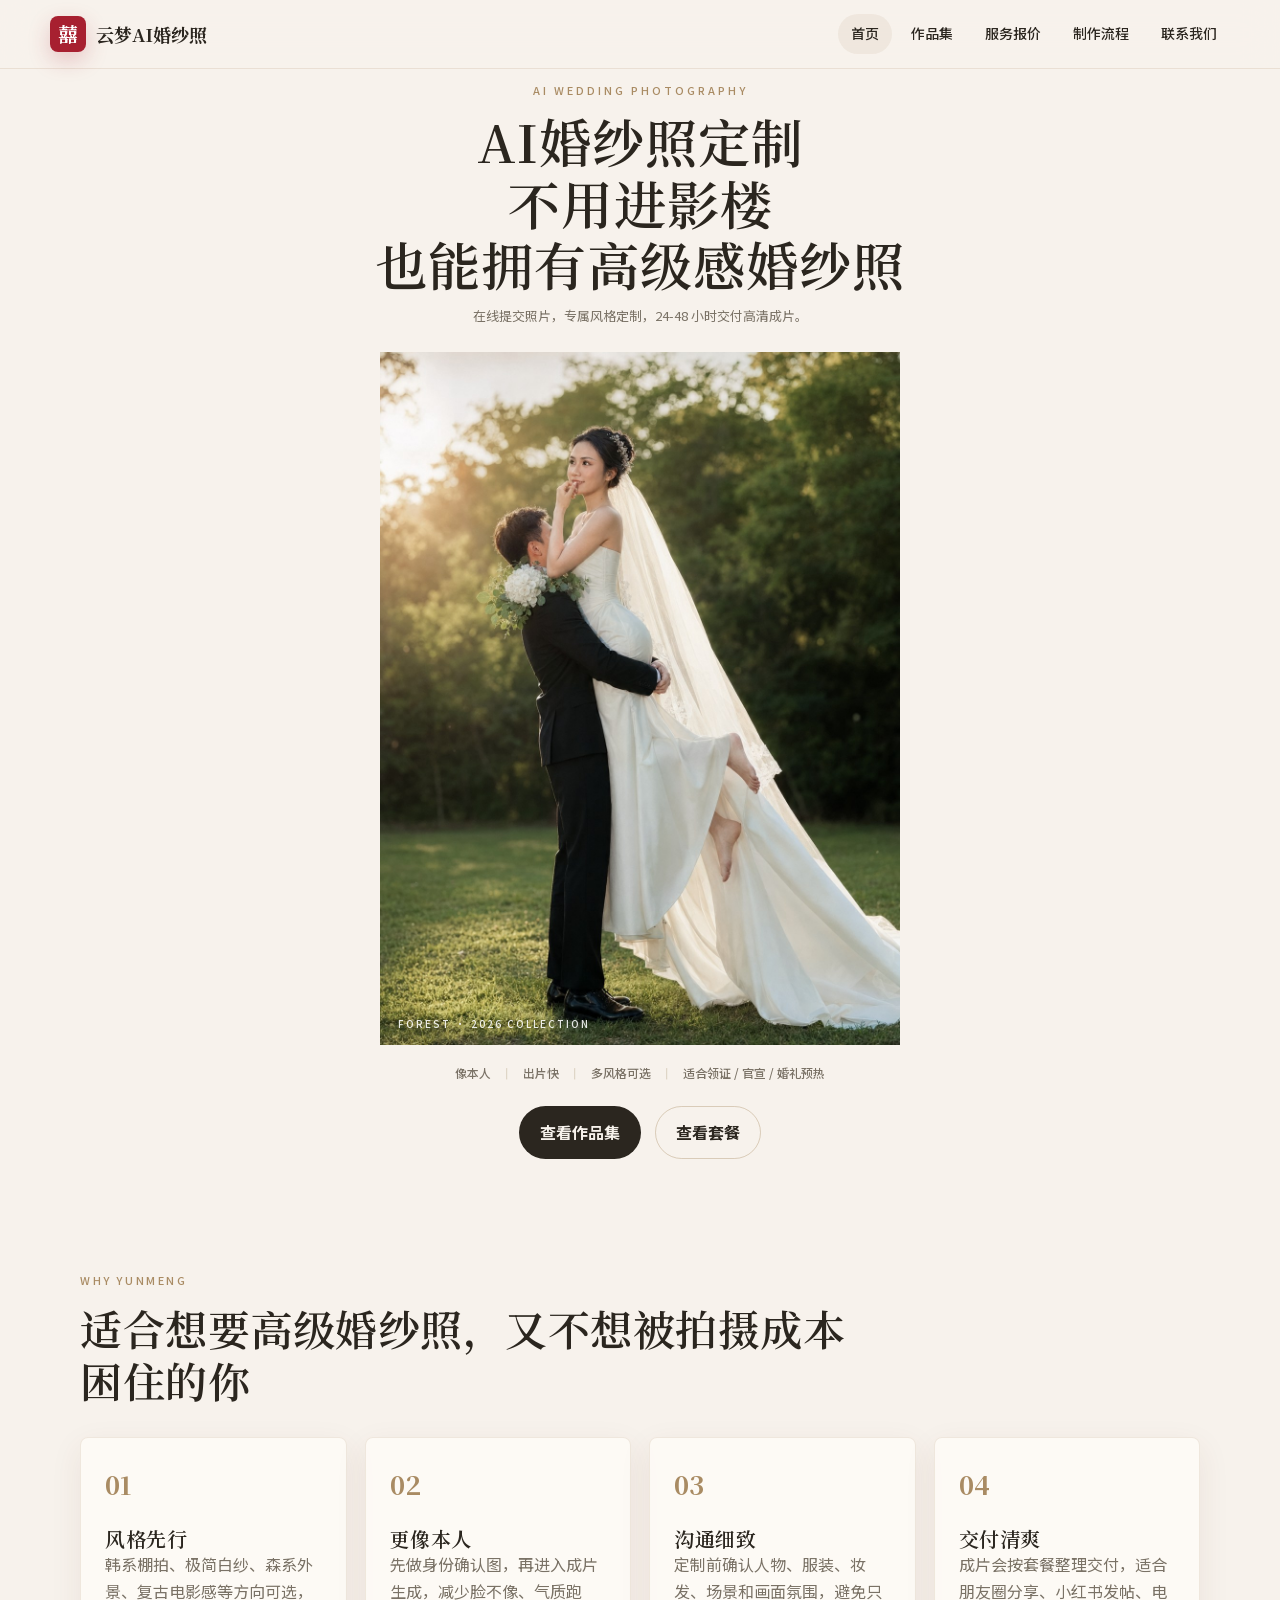
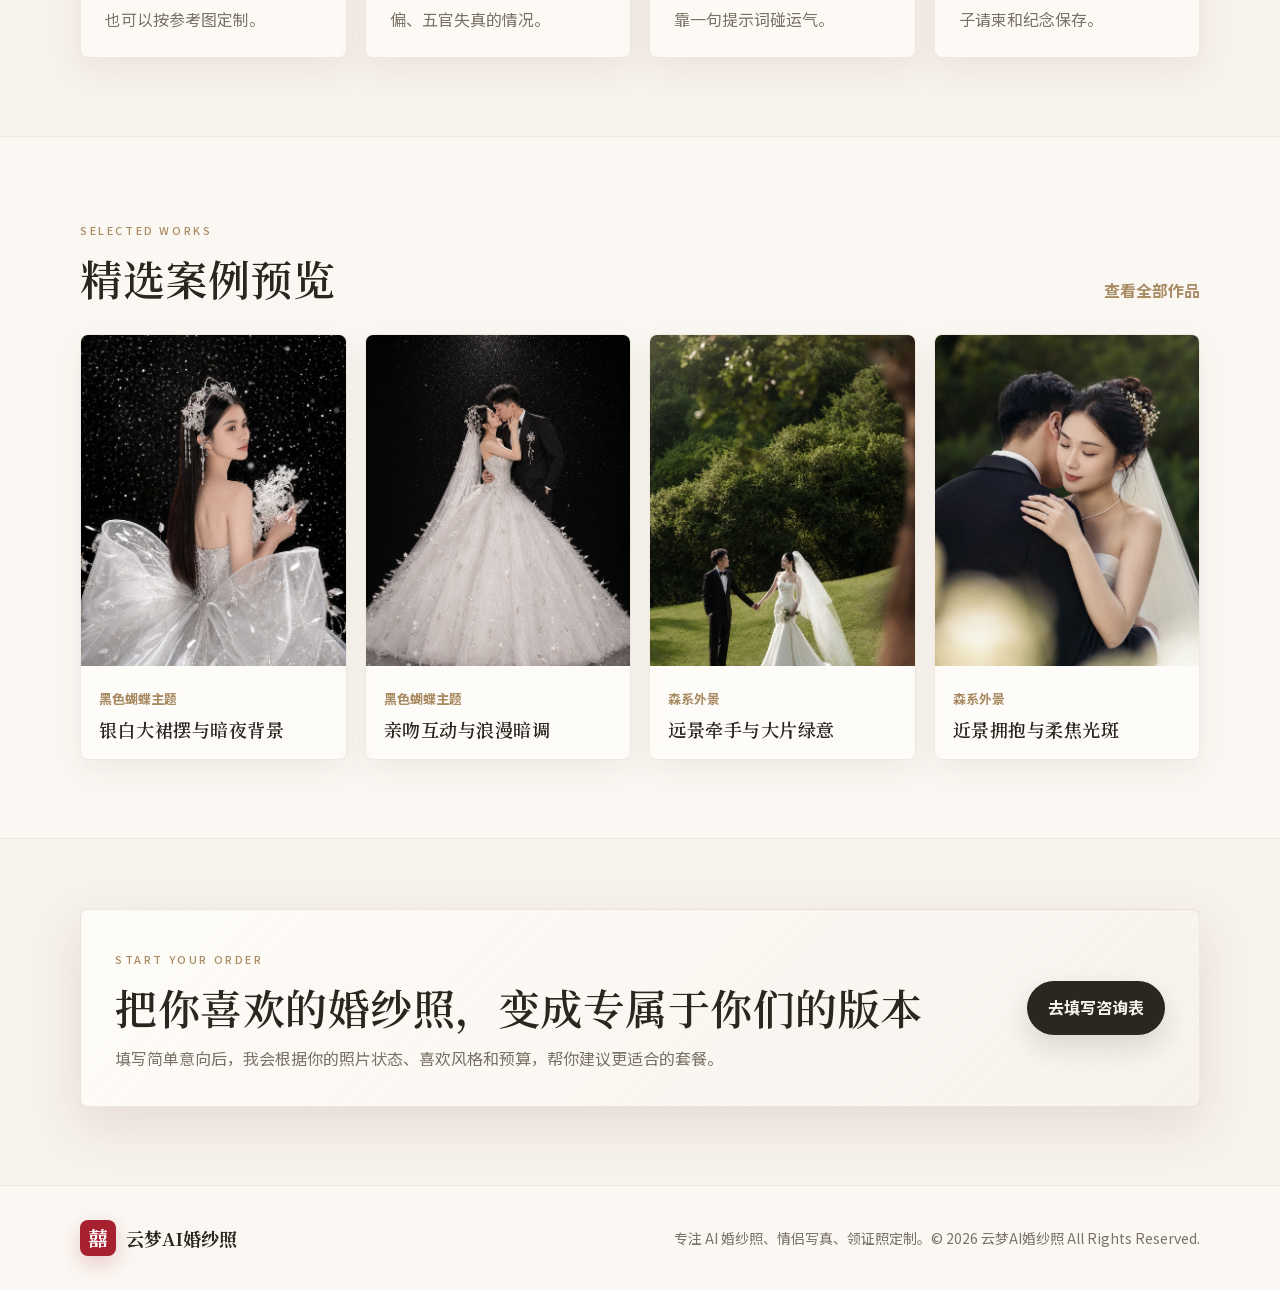
==== commit 9e891543: "Add Decap CMS data management" ====
--- a/index.html
+++ b/index.html
@@ -96,36 +96,7 @@
           </div>
           <a class="text-link" href="portfolio.html">查看全部作品</a>
         </div>
-        <div class="case-grid preview-grid">
-          <a class="case-card" href="portfolio.html">
-            <img src="images/black-butterfly-01.jpg" alt="黑色蝴蝶主题婚纱照案例" loading="lazy">
-            <div>
-              <span>黑色蝴蝶主题</span>
-              <h3>黑色极简背景，银白婚纱闪光</h3>
-            </div>
-          </a>
-          <a class="case-card" href="portfolio.html">
-            <img src="images/black-butterfly-04.jpg" alt="黑色背景双人婚纱照案例" loading="lazy">
-            <div>
-              <span>黑色蝴蝶主题</span>
-              <h3>暗调棚拍，亲密互动大片</h3>
-            </div>
-          </a>
-          <a class="case-card" href="portfolio.html">
-            <img src="images/forest-wedding-03.jpg" alt="森系外景婚纱照案例" loading="lazy">
-            <div>
-              <span>森系外景</span>
-              <h3>自然光草地，温柔牵手画面</h3>
-            </div>
-          </a>
-          <a class="case-card" href="portfolio.html">
-            <img src="images/forest-wedding-06.jpg" alt="森系双人近景婚纱照案例" loading="lazy">
-            <div>
-              <span>森系外景</span>
-              <h3>近景拥抱，柔和肤色与光影</h3>
-            </div>
-          </a>
-        </div>
+        <div class="case-grid preview-grid" data-cases-target="featured"></div>
       </div>
     </section>
 
@@ -151,6 +122,7 @@
     </div>
   </footer>
 
-  <script src="js/main.js"></script>
+  <script src="js/cases.js?v=20260709-cms1"></script>
+  <script src="js/main.js?v=20260709-ajax1"></script>
 </body>
 </html>
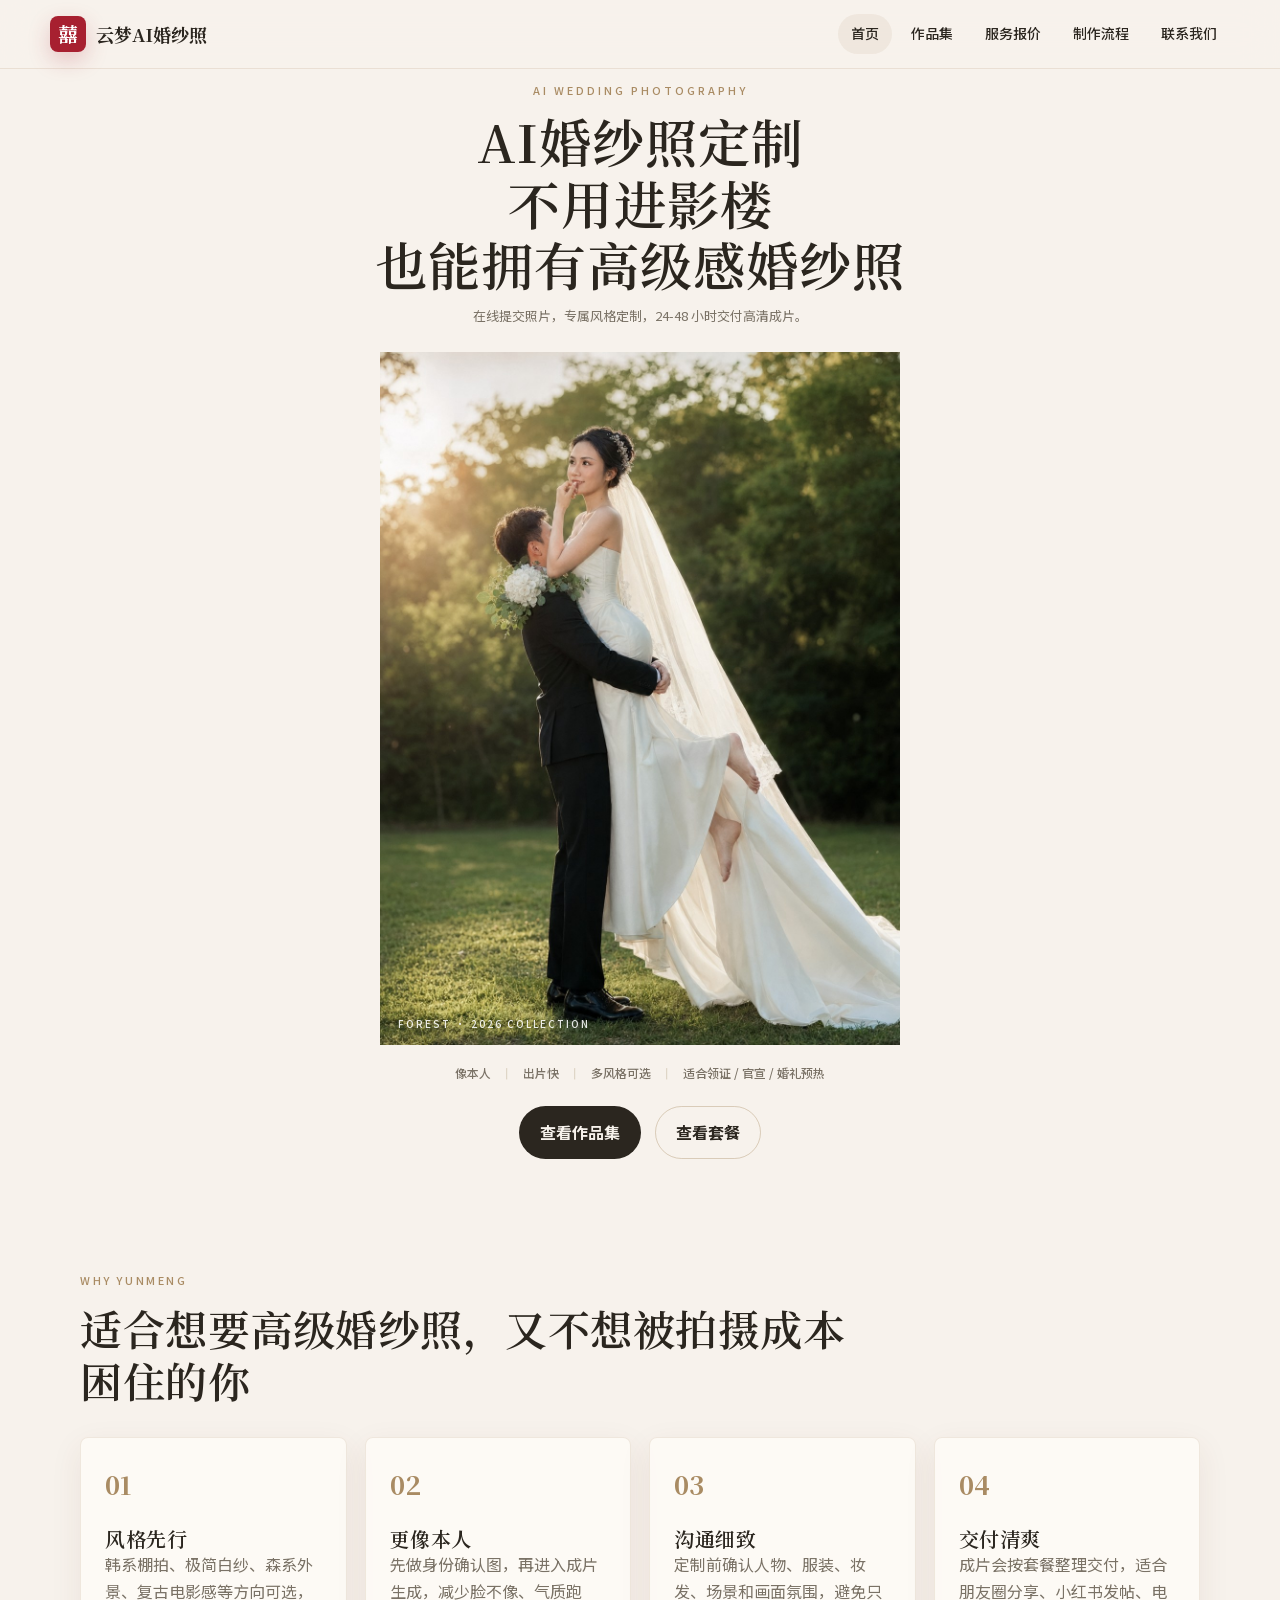
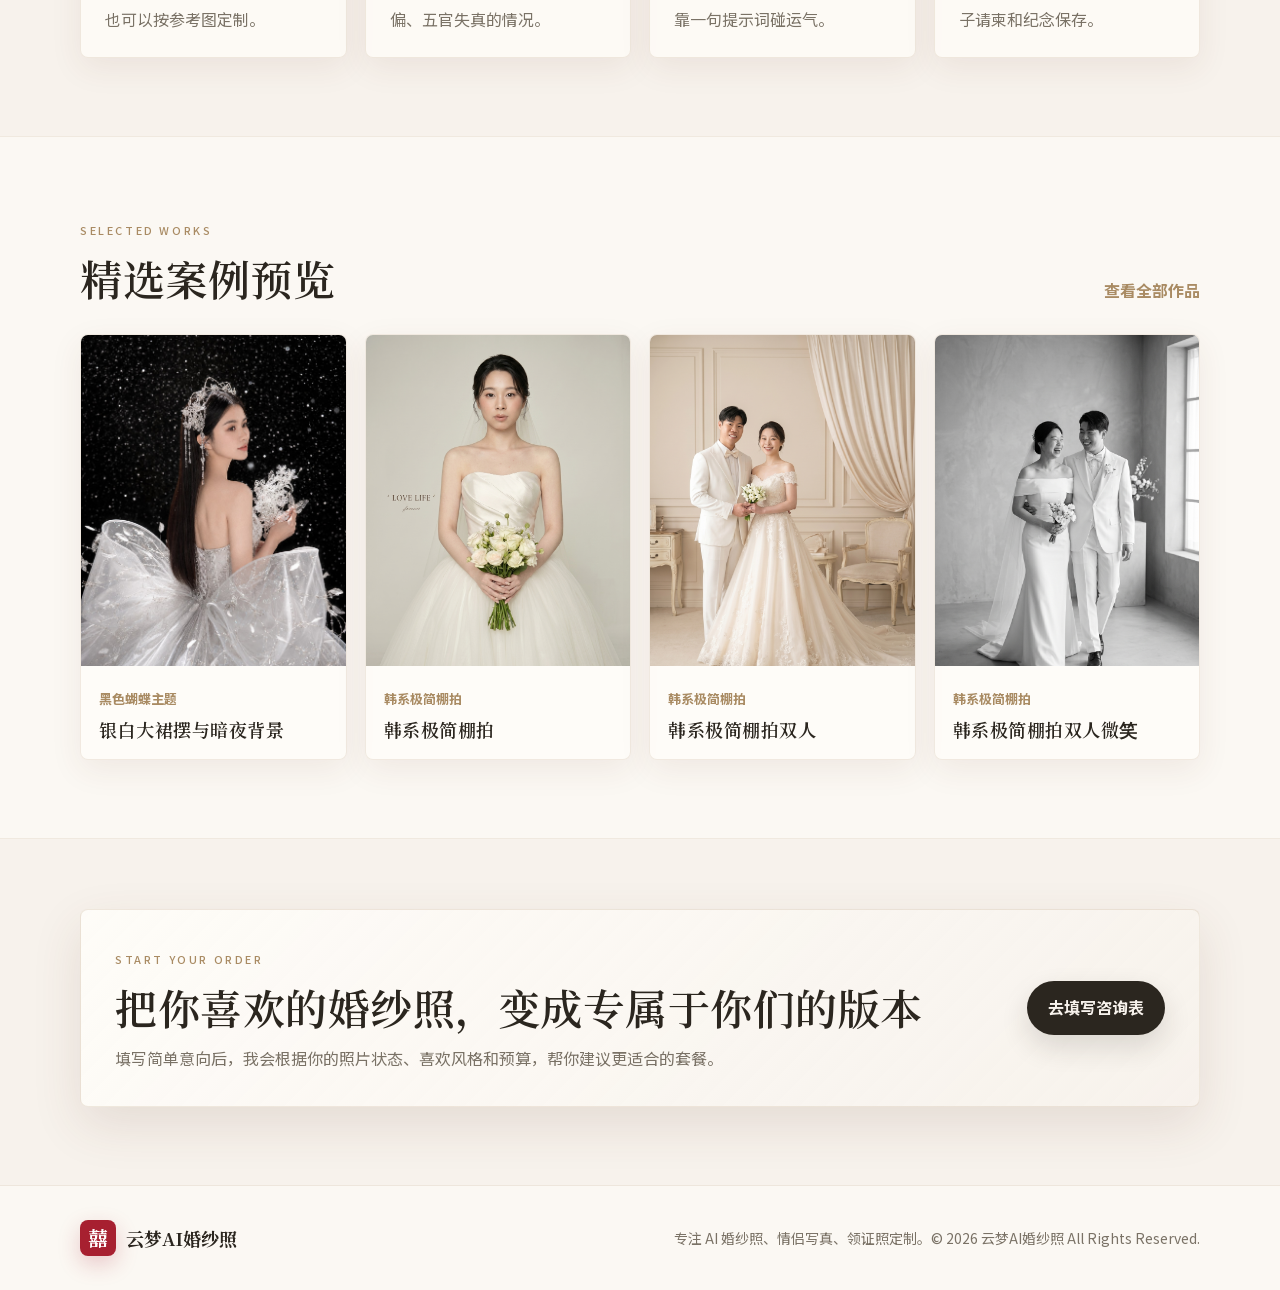
==== commit d50ea13c: "Group portfolio cases by category" ====
--- a/index.html
+++ b/index.html
@@ -122,7 +122,7 @@
     </div>
   </footer>
 
-  <script src="js/cases.js?v=20260709-cms1"></script>
+  <script src="js/cases.js?v=20260709-cms3"></script>
   <script src="js/main.js?v=20260709-ajax1"></script>
 </body>
 </html>
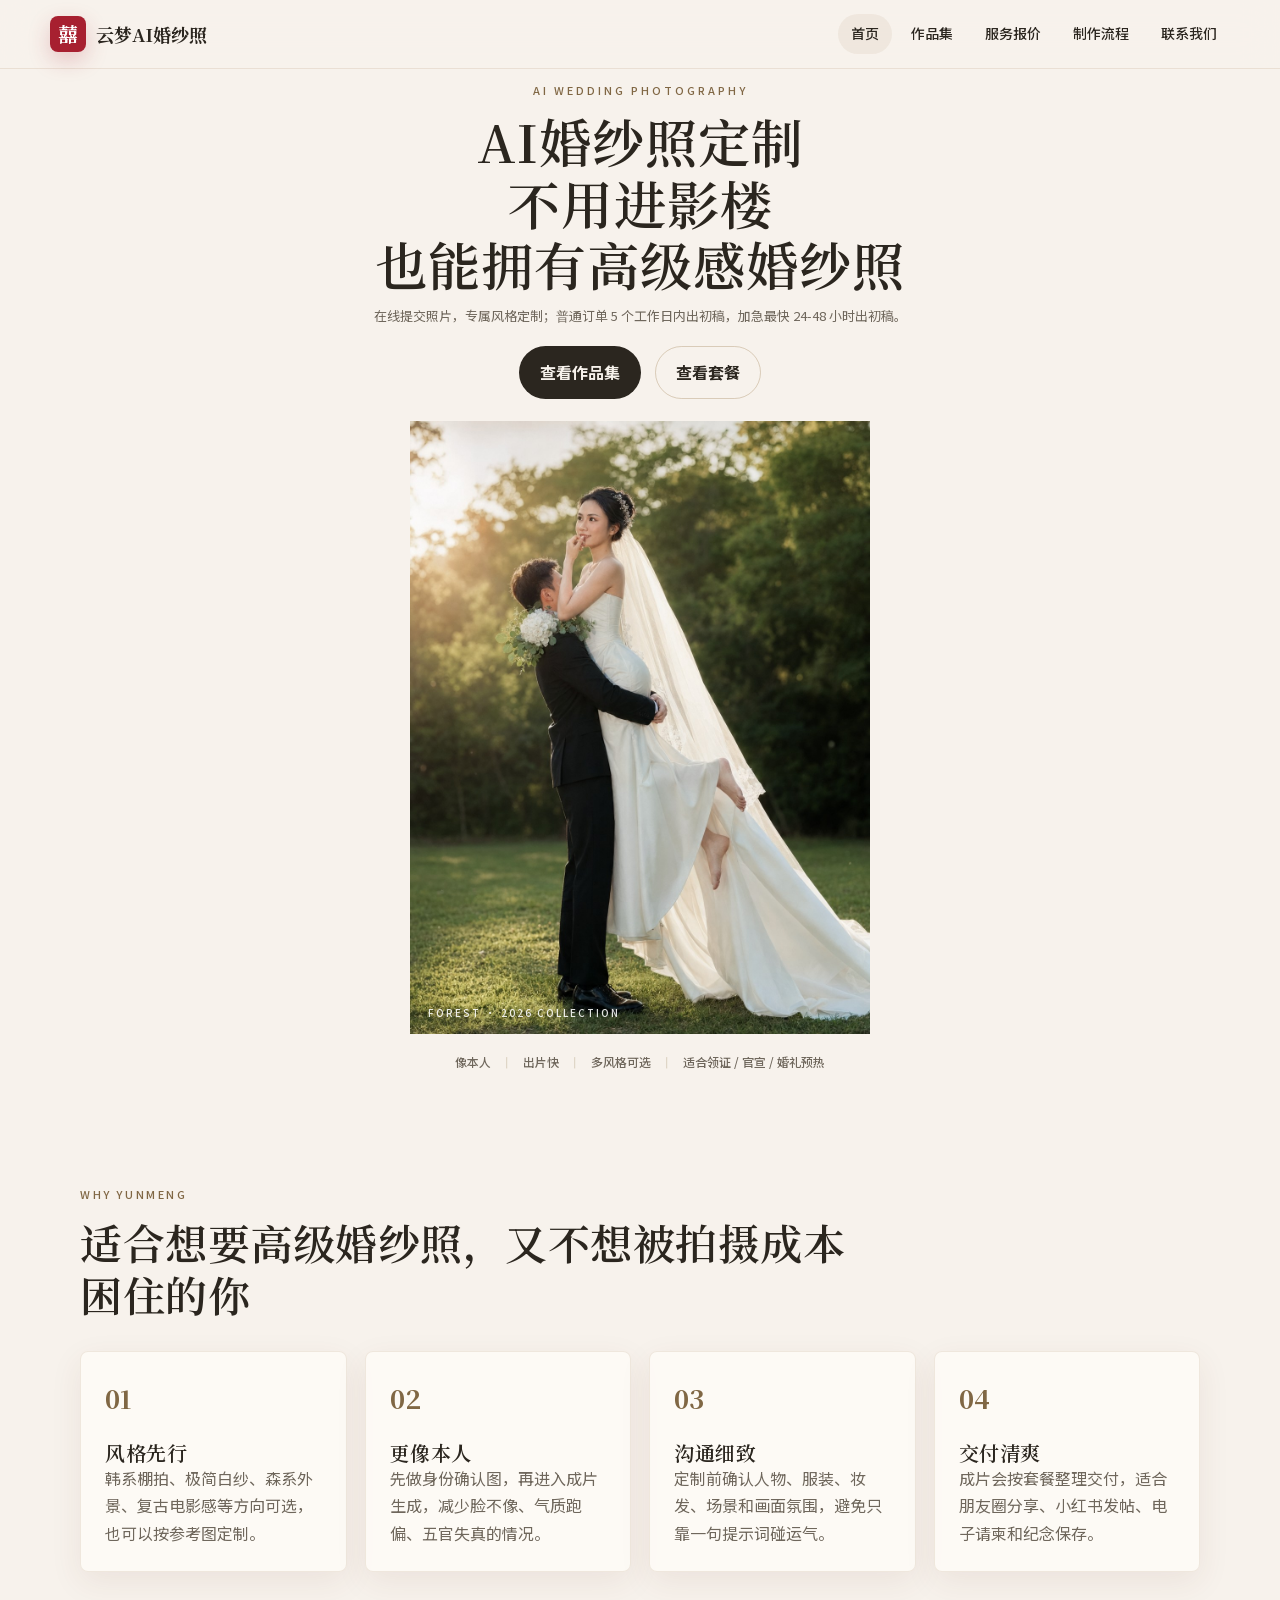
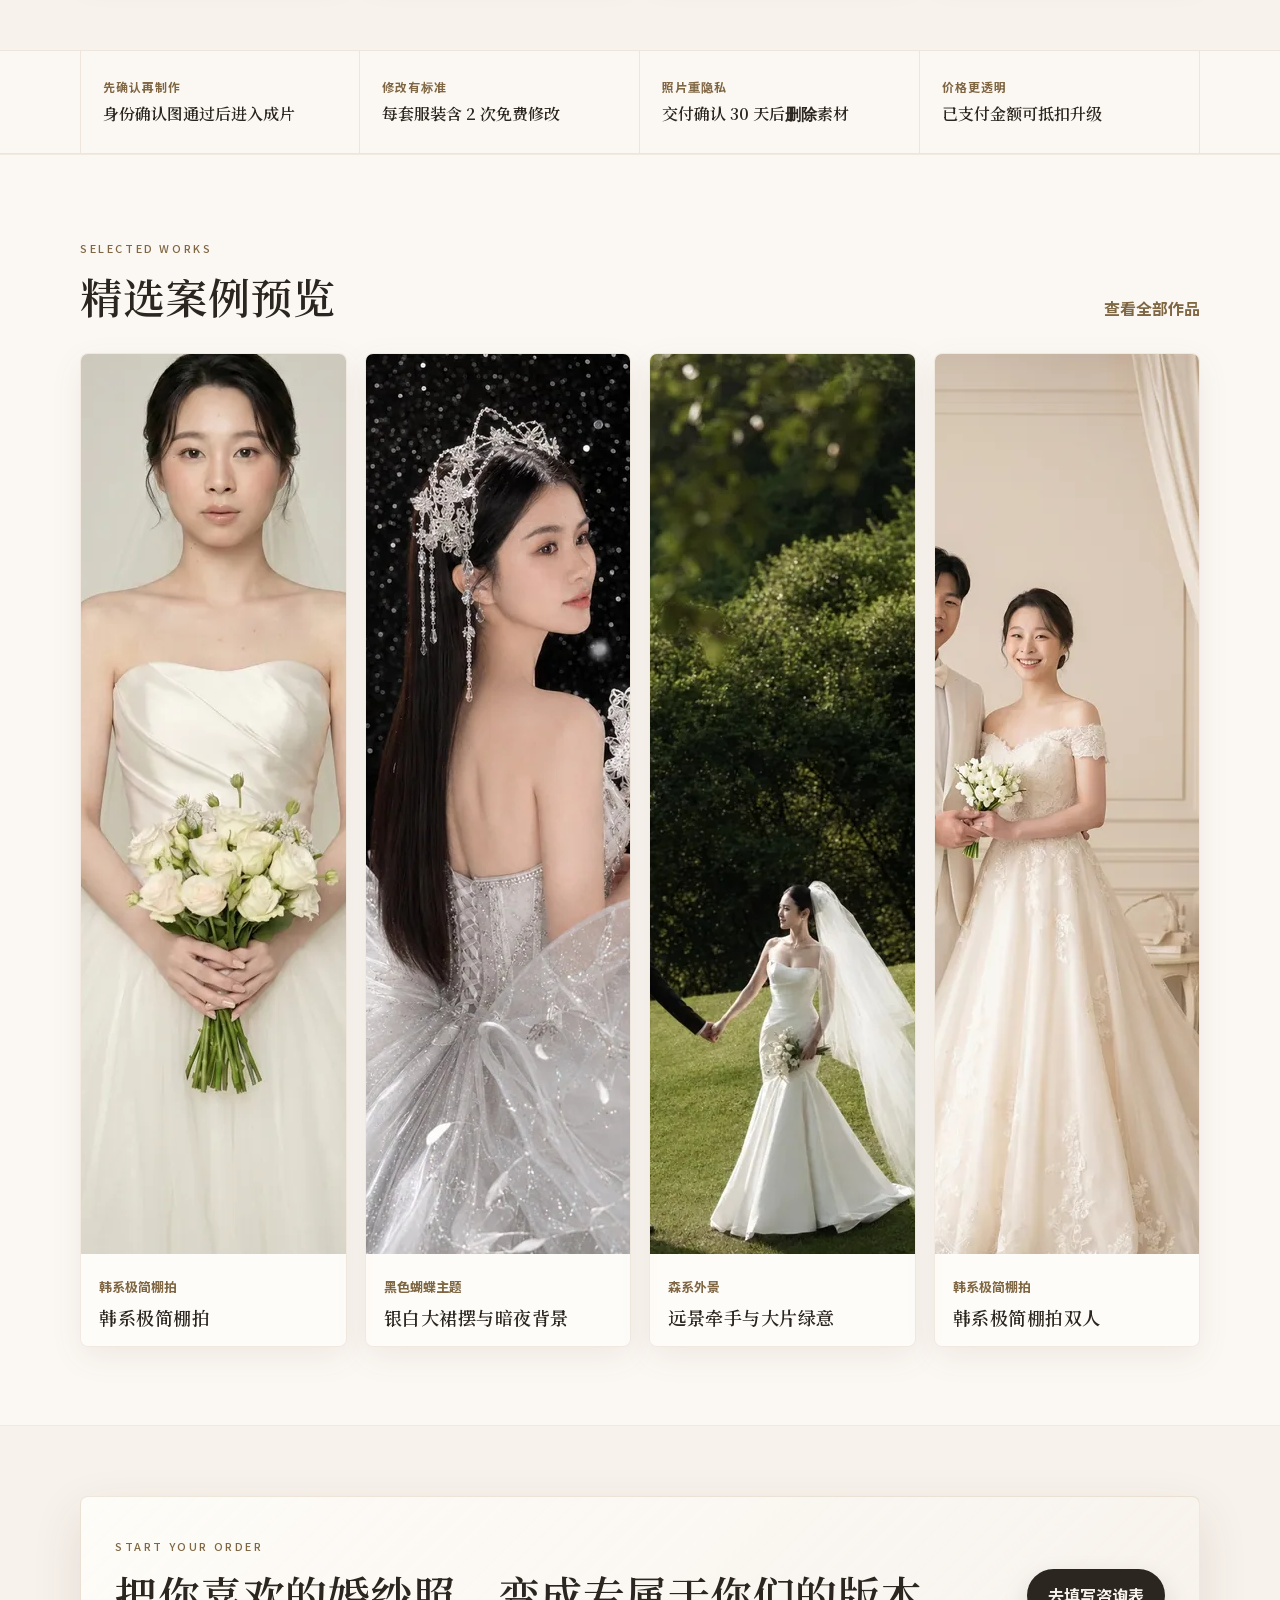
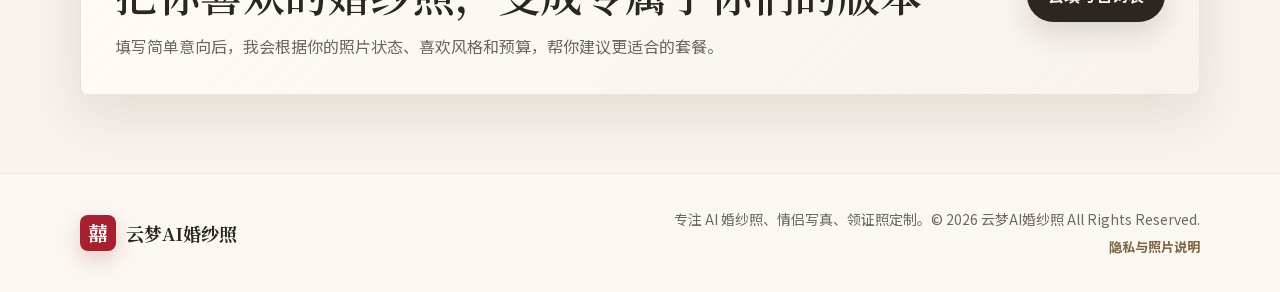
==== commit 72161e39: "Optimize content, performance, and contact flow" ====
--- a/index.html
+++ b/index.html
@@ -7,7 +7,7 @@
   <title>云梦AI婚纱照｜AI婚纱照定制服务</title>
   <link rel="icon" href="images/favicon.svg" type="image/svg+xml">
   <link rel="preload" as="image" href="images/forest-wedding-04.jpg">
-  <link rel="stylesheet" href="css/style.css?v=20260709-system">
+  <link rel="stylesheet" href="css/style.css?v=20260710-phase4">
 </head>
 <body class="home-page">
   <header class="site-header">
@@ -37,7 +37,11 @@
         <div class="hero-copy">
           <span class="hero-kicker">AI WEDDING PHOTOGRAPHY</span>
           <h1>AI婚纱照定制<br>不用进影楼<br>也能拥有高级感婚纱照</h1>
-          <p>在线提交照片，专属风格定制，24-48 小时交付高清成片。</p>
+          <p>在线提交照片，专属风格定制；普通订单 5 个工作日内出初稿，加急最快 24-48 小时出初稿。</p>
+          <div class="hero-actions">
+            <a class="btn btn-primary" href="portfolio.html">查看作品集</a>
+            <a class="btn btn-ghost" href="services.html">查看套餐</a>
+          </div>
           <div class="hero-visual-card">
             <img src="images/forest-wedding-04.jpg" alt="云梦AI婚纱照森系外景主视觉" fetchpriority="high">
             <span class="hero-series-label">FOREST · 2026 COLLECTION</span>
@@ -48,10 +52,6 @@
             <li>多风格可选</li>
             <li>适合领证 / 官宣 / 婚礼预热</li>
           </ul>
-          <div class="hero-actions">
-            <a class="btn btn-primary" href="portfolio.html">查看作品集</a>
-            <a class="btn btn-ghost" href="services.html">查看套餐</a>
-          </div>
         </div>
       </div>
     </section>
@@ -87,6 +87,15 @@
       </div>
     </section>
 
+    <section class="trust-band" aria-label="服务承诺">
+      <div class="container trust-grid">
+        <div><span>先确认再制作</span><strong>身份确认图通过后进入成片</strong></div>
+        <div><span>修改有标准</span><strong>每套服装含 2 次免费修改</strong></div>
+        <div><span>照片重隐私</span><strong>交付确认 30 天后删除素材</strong></div>
+        <div><span>价格更透明</span><strong>已支付金额可抵扣升级</strong></div>
+      </div>
+    </section>
+
     <section class="section section-soft">
       <div class="container">
         <div class="section-heading row-heading">
@@ -118,11 +127,14 @@
         <span class="seal">囍</span>
         <span>云梦AI婚纱照</span>
       </a>
-      <p>专注 AI 婚纱照、情侣写真、领证照定制。© 2026 云梦AI婚纱照 All Rights Reserved.</p>
+      <div class="footer-meta">
+        <p>专注 AI 婚纱照、情侣写真、领证照定制。© 2026 云梦AI婚纱照 All Rights Reserved.</p>
+        <a href="privacy.html">隐私与照片说明</a>
+      </div>
     </div>
   </footer>
 
-  <script src="js/cases.js?v=20260709-cms3"></script>
-  <script src="js/main.js?v=20260709-ajax1"></script>
+  <script src="js/cases.js?v=20260710-cms4"></script>
+  <script src="js/main.js?v=20260710-contact2"></script>
 </body>
 </html>
--- a/css/style.css
+++ b/css/style.css
@@ -44,9 +44,10 @@
   --pink: #F7DEE3;
   --pink-soft: #FFF3F5;
   --gold: #A98B63;
+  --gold-text: #806744;
   --red: #A72030;
   --ink: #2B261F;
-  --ink-soft: #7A7266;
+  --ink-soft: #6F675C;
   --paper: #F7F2EC;
   --muted: #74645F;
   --line: rgba(169, 139, 99, 0.18);
@@ -54,6 +55,7 @@
   --shadow: 0 18px 50px rgba(96, 57, 44, 0.12);
   --shadow-soft: 0 10px 32px rgba(96, 57, 44, 0.08);
   --radius: 8px;
+  --radius-sm: 6px;
   --max: 1120px;
   --serif: "Noto Serif SC", "Songti SC", serif;
   --sans: "Noto Sans SC", -apple-system, BlinkMacSystemFont, "Segoe UI", sans-serif;
@@ -305,7 +307,7 @@
 }
 
 .hero-kicker {
-  color: var(--gold);
+  color: var(--gold-text);
   font-size: 11px;
   font-weight: 500;
   letter-spacing: 3px;
@@ -318,7 +320,7 @@
   display: inline-flex;
   align-items: center;
   gap: 8px;
-  color: var(--gold);
+  color: var(--gold-text);
   font-size: 11px;
   font-weight: 500;
   letter-spacing: 2.6px;
@@ -392,7 +394,7 @@
   position: relative;
   width: 100vw;
   aspect-ratio: 3 / 4;
-  margin-top: 24px;
+  margin-top: 22px;
   margin-right: calc(50% - 50vw);
   margin-left: calc(50% - 50vw);
   overflow: hidden;
@@ -423,7 +425,7 @@
 
 @media (min-width: 640px) {
   .hero-visual-card {
-    width: min(100%, 520px);
+    width: min(100%, 460px);
     margin-right: auto;
     margin-left: auto;
   }
@@ -473,7 +475,7 @@
 
 .hero-home .hero-actions {
   justify-content: center;
-  margin-top: 22px;
+  margin-top: 18px;
 }
 
 .home-page .hero-home .btn-primary {
@@ -553,7 +555,7 @@
 }
 
 .text-link {
-  color: var(--gold);
+  color: var(--gold-text);
   font-weight: 700;
   white-space: nowrap;
 }
@@ -590,7 +592,7 @@
 .feature-number {
   display: inline-flex;
   margin-bottom: 20px;
-  color: var(--gold);
+  color: var(--gold-text);
   font-family: var(--serif);
   font-size: 26px;
   font-weight: 700;
@@ -644,13 +646,30 @@
 .case-card span {
   display: inline-flex;
   margin-bottom: 8px;
-  color: var(--gold);
+  color: var(--gold-text);
   font-size: 13px;
   font-weight: 600;
 }
 
 .case-card h3 {
   font-size: 18px;
+}
+
+.portfolio-item {
+  cursor: zoom-in;
+}
+
+.portfolio-item:focus-visible,
+.filter-chip:focus-visible,
+.btn:focus-visible,
+.nav-toggle:focus-visible,
+.nav-links a:focus-visible,
+summary:focus-visible,
+input:focus-visible,
+select:focus-visible,
+textarea:focus-visible {
+  outline: 3px solid rgba(128, 103, 68, 0.32);
+  outline-offset: 3px;
 }
 
 .case-card p {
@@ -694,6 +713,42 @@
   font-size: clamp(34px, 6vw, 58px);
 }
 
+.trust-band {
+  border-block: 1px solid rgba(169, 139, 99, 0.16);
+  background: rgba(255, 253, 249, 0.56);
+}
+
+.trust-grid {
+  display: grid;
+  grid-template-columns: repeat(4, 1fr);
+}
+
+.trust-grid > div {
+  display: grid;
+  gap: 5px;
+  padding: 26px 22px;
+  border-right: 1px solid rgba(169, 139, 99, 0.16);
+}
+
+.trust-grid > div:first-child {
+  border-left: 1px solid rgba(169, 139, 99, 0.16);
+}
+
+.trust-grid span {
+  color: var(--gold-text);
+  font-size: 12px;
+  font-weight: 700;
+  letter-spacing: 1px;
+}
+
+.trust-grid strong {
+  color: var(--ink);
+  font-family: var(--serif);
+  font-size: 16px;
+  font-weight: 600;
+  line-height: 1.55;
+}
+
 .filter-bar {
   display: flex;
   flex-wrap: wrap;
@@ -722,6 +777,43 @@
   display: none;
 }
 
+.portfolio-collections {
+  display: grid;
+  gap: 68px;
+}
+
+.portfolio-category.is-hidden {
+  display: none;
+}
+
+.portfolio-category-heading {
+  display: flex;
+  align-items: end;
+  justify-content: space-between;
+  gap: 24px;
+  margin-bottom: 22px;
+  padding-bottom: 18px;
+  border-bottom: 1px solid rgba(169, 139, 99, 0.18);
+}
+
+.portfolio-category-heading h2 {
+  margin-top: 8px;
+  font-size: clamp(27px, 4vw, 38px);
+}
+
+.portfolio-category-heading p {
+  max-width: 680px;
+  margin-top: 8px;
+  color: var(--ink-soft);
+}
+
+.portfolio-count {
+  flex: 0 0 auto;
+  color: var(--gold-text);
+  font-size: 13px;
+  font-weight: 700;
+}
+
 .pricing-grid {
   grid-template-columns: repeat(4, 1fr);
   align-items: stretch;
@@ -785,7 +877,7 @@
 
 .price-card.confirm .price-head span,
 .price-card.confirm .price-head strong {
-  color: var(--gold);
+  color: var(--gold-text);
 }
 
 .price-card.full .price-head span,
@@ -807,7 +899,7 @@
 
 .price-head span {
   display: block;
-  color: var(--gold);
+  color: var(--gold-text);
   font-weight: 700;
 }
 
@@ -843,7 +935,7 @@
   position: absolute;
   left: 0;
   top: 0.15em;
-  color: var(--gold);
+  color: var(--gold-text);
   content: "✓";
   font-weight: 700;
 }
@@ -861,6 +953,11 @@
   padding: 26px;
   border-left: 3px solid var(--gold);
   background: rgba(255, 253, 249, 0.58);
+}
+
+.upgrade-copy {
+  display: grid;
+  gap: 16px;
 }
 
 .upgrade-flow {
@@ -902,7 +999,7 @@
 }
 
 .upgrade-flow b {
-  color: var(--gold);
+  color: var(--gold-text);
   font-size: 13px;
   white-space: nowrap;
 }
@@ -977,7 +1074,7 @@
 }
 
 .requirement-list strong {
-  color: var(--gold);
+  color: var(--gold-text);
 }
 
 .faq-list {
@@ -1089,7 +1186,7 @@
 
 .error-message {
   min-height: 18px;
-  color: var(--gold);
+  color: var(--gold-text);
   font-size: 12px;
   font-weight: 500;
 }
@@ -1141,6 +1238,35 @@
   margin-top: 22px;
 }
 
+.privacy-consent {
+  grid-template-columns: 18px 1fr;
+  gap: 8px 10px;
+  align-items: start;
+  margin-top: 18px;
+  color: var(--ink-soft);
+  font-size: 13px;
+  font-weight: 500;
+}
+
+.privacy-consent input {
+  width: 17px;
+  height: 17px;
+  margin: 3px 0 0;
+  accent-color: var(--gold-text);
+}
+
+.privacy-consent a {
+  margin: 0 3px;
+  color: var(--gold-text);
+  font-weight: 700;
+  text-decoration: underline;
+  text-underline-offset: 3px;
+}
+
+.privacy-consent .error-message {
+  grid-column: 2;
+}
+
 .btn[disabled] {
   cursor: not-allowed;
   opacity: 0.68;
@@ -1204,6 +1330,10 @@
   box-shadow: 0 16px 30px rgba(43, 38, 31, 0.14);
 }
 
+.result-icon.is-error {
+  background: linear-gradient(135deg, #6F675C, #A98B63);
+}
+
 .wechat-card {
   display: grid;
   grid-template-columns: 1fr 220px;
@@ -1246,7 +1376,7 @@
 .submission-details summary {
   cursor: pointer;
   padding: 14px 16px;
-  color: var(--gold);
+  color: var(--gold-text);
   font-weight: 700;
 }
 
@@ -1282,7 +1412,7 @@
 }
 
 .wechat-id strong {
-  color: var(--gold);
+  color: var(--gold-text);
   letter-spacing: 0.02em;
 }
 
@@ -1290,12 +1420,131 @@
   display: grid;
   place-items: center;
   min-height: 220px;
+  padding: 8px;
   border: 1px dashed rgba(169, 139, 99, 0.42);
   border-radius: var(--radius);
   color: var(--ink-soft);
   background: linear-gradient(135deg, rgba(255, 253, 249, 0.66), rgba(233, 219, 194, 0.38));
   font-weight: 700;
   text-align: center;
+}
+
+.qr-placeholder img {
+  width: 100%;
+  height: auto;
+  max-height: 300px;
+  border-radius: var(--radius-sm);
+  object-fit: contain;
+}
+
+.case-lightbox {
+  position: fixed;
+  inset: 0;
+  z-index: 100;
+  display: grid;
+  place-items: center;
+  padding: 28px;
+  background: rgba(28, 24, 20, 0.88);
+  backdrop-filter: blur(10px);
+}
+
+.case-lightbox-dialog {
+  position: relative;
+  display: grid;
+  grid-template-columns: minmax(0, 1.35fr) minmax(260px, 0.65fr);
+  width: min(1080px, 100%);
+  max-height: calc(100vh - 56px);
+  overflow: hidden;
+  border: 1px solid rgba(255, 255, 255, 0.16);
+  border-radius: var(--radius);
+  background: var(--paper);
+  box-shadow: 0 28px 80px rgba(0, 0, 0, 0.34);
+}
+
+.case-lightbox-dialog > img {
+  width: 100%;
+  height: min(82vh, 900px);
+  object-fit: contain;
+  background: #171411;
+}
+
+.case-lightbox-copy {
+  align-self: center;
+  padding: 34px;
+}
+
+.case-lightbox-copy span {
+  color: var(--gold-text);
+  font-size: 12px;
+  font-weight: 700;
+  letter-spacing: 1px;
+}
+
+.case-lightbox-copy h2 {
+  margin-top: 10px;
+  font-size: 30px;
+}
+
+.case-lightbox-copy p {
+  margin-top: 14px;
+  color: var(--ink-soft);
+}
+
+.case-lightbox-close {
+  position: absolute;
+  top: 14px;
+  right: 14px;
+  z-index: 2;
+  display: grid;
+  place-items: center;
+  width: 42px;
+  height: 42px;
+  padding: 0;
+  border: 1px solid rgba(255, 255, 255, 0.36);
+  border-radius: 50%;
+  color: var(--white);
+  background: rgba(28, 24, 20, 0.72);
+  cursor: pointer;
+  font-size: 28px;
+  line-height: 1;
+}
+
+body.lightbox-open {
+  overflow: hidden;
+}
+
+.privacy-content {
+  display: grid;
+  gap: 18px;
+}
+
+.privacy-content article {
+  display: grid;
+  grid-template-columns: 46px 1fr;
+  gap: 18px;
+  padding-bottom: 20px;
+  border-bottom: 1px solid rgba(169, 139, 99, 0.18);
+}
+
+.privacy-content article > span {
+  color: var(--gold-text);
+  font-family: var(--serif);
+  font-size: 22px;
+  font-weight: 700;
+}
+
+.privacy-content h2 {
+  font-size: 26px;
+}
+
+.privacy-content article p {
+  margin-top: 8px;
+  color: var(--ink-soft);
+}
+
+.privacy-date {
+  color: var(--ink-soft);
+  font-size: 13px;
 }
 
 .site-toast {
@@ -1371,10 +1620,39 @@
   text-align: right;
 }
 
+.footer-meta {
+  display: grid;
+  justify-items: end;
+  gap: 4px;
+}
+
+.footer-meta a {
+  color: var(--gold-text);
+  font-size: 13px;
+  font-weight: 700;
+}
+
 @media (max-width: 980px) {
   .feature-grid,
   .pricing-grid {
     grid-template-columns: repeat(2, 1fr);
+  }
+
+  .trust-grid {
+    grid-template-columns: repeat(2, 1fr);
+  }
+
+  .trust-grid > div:nth-child(2) {
+    border-right: 1px solid rgba(169, 139, 99, 0.16);
+  }
+
+  .trust-grid > div:nth-child(3) {
+    border-left: 1px solid rgba(169, 139, 99, 0.16);
+    border-top: 1px solid rgba(169, 139, 99, 0.16);
+  }
+
+  .trust-grid > div:nth-child(4) {
+    border-top: 1px solid rgba(169, 139, 99, 0.16);
   }
 
   .preview-grid,
@@ -1490,6 +1768,41 @@
     text-align: left;
   }
 
+  .footer-meta {
+    justify-items: start;
+  }
+
+  .filter-bar {
+    position: sticky;
+    top: 72px;
+    z-index: 10;
+    flex-wrap: nowrap;
+    overflow-x: auto;
+    margin-inline: -13px;
+    padding: 10px 13px;
+    background: rgba(247, 242, 236, 0.94);
+    backdrop-filter: blur(14px);
+    scrollbar-width: none;
+  }
+
+  .filter-bar::-webkit-scrollbar {
+    display: none;
+  }
+
+  .filter-chip {
+    flex: 0 0 auto;
+  }
+
+  .portfolio-collections {
+    gap: 52px;
+  }
+
+  .portfolio-category-heading {
+    align-items: flex-start;
+    flex-direction: column;
+    gap: 8px;
+  }
+
   .form-grid,
   .option-grid,
   .urgent-grid,
@@ -1525,6 +1838,28 @@
     grid-template-columns: 1fr;
   }
 
+  .case-lightbox {
+    padding: 12px;
+  }
+
+  .case-lightbox-dialog {
+    grid-template-columns: 1fr;
+    max-height: calc(100vh - 24px);
+    overflow-y: auto;
+  }
+
+  .case-lightbox-dialog > img {
+    height: min(66vh, 620px);
+  }
+
+  .case-lightbox-copy {
+    padding: 22px;
+  }
+
+  .case-lightbox-copy h2 {
+    font-size: 25px;
+  }
+
   .copy-actions {
     flex-direction: column;
   }
@@ -1553,7 +1888,7 @@
   }
 
   .hero-copy h1 {
-    font-size: 42px;
+    font-size: 34px;
   }
 
   h2 {
@@ -1569,10 +1904,24 @@
   }
 
   .filter-chip {
-    flex: 1 1 auto;
+    flex: 0 0 auto;
   }
 
   .qr-placeholder {
     min-height: 180px;
   }
 }
+
+@media (prefers-reduced-motion: reduce) {
+  html {
+    scroll-behavior: auto;
+  }
+
+  *,
+  *::before,
+  *::after {
+    animation-duration: 0.01ms !important;
+    animation-iteration-count: 1 !important;
+    transition-duration: 0.01ms !important;
+  }
+}
